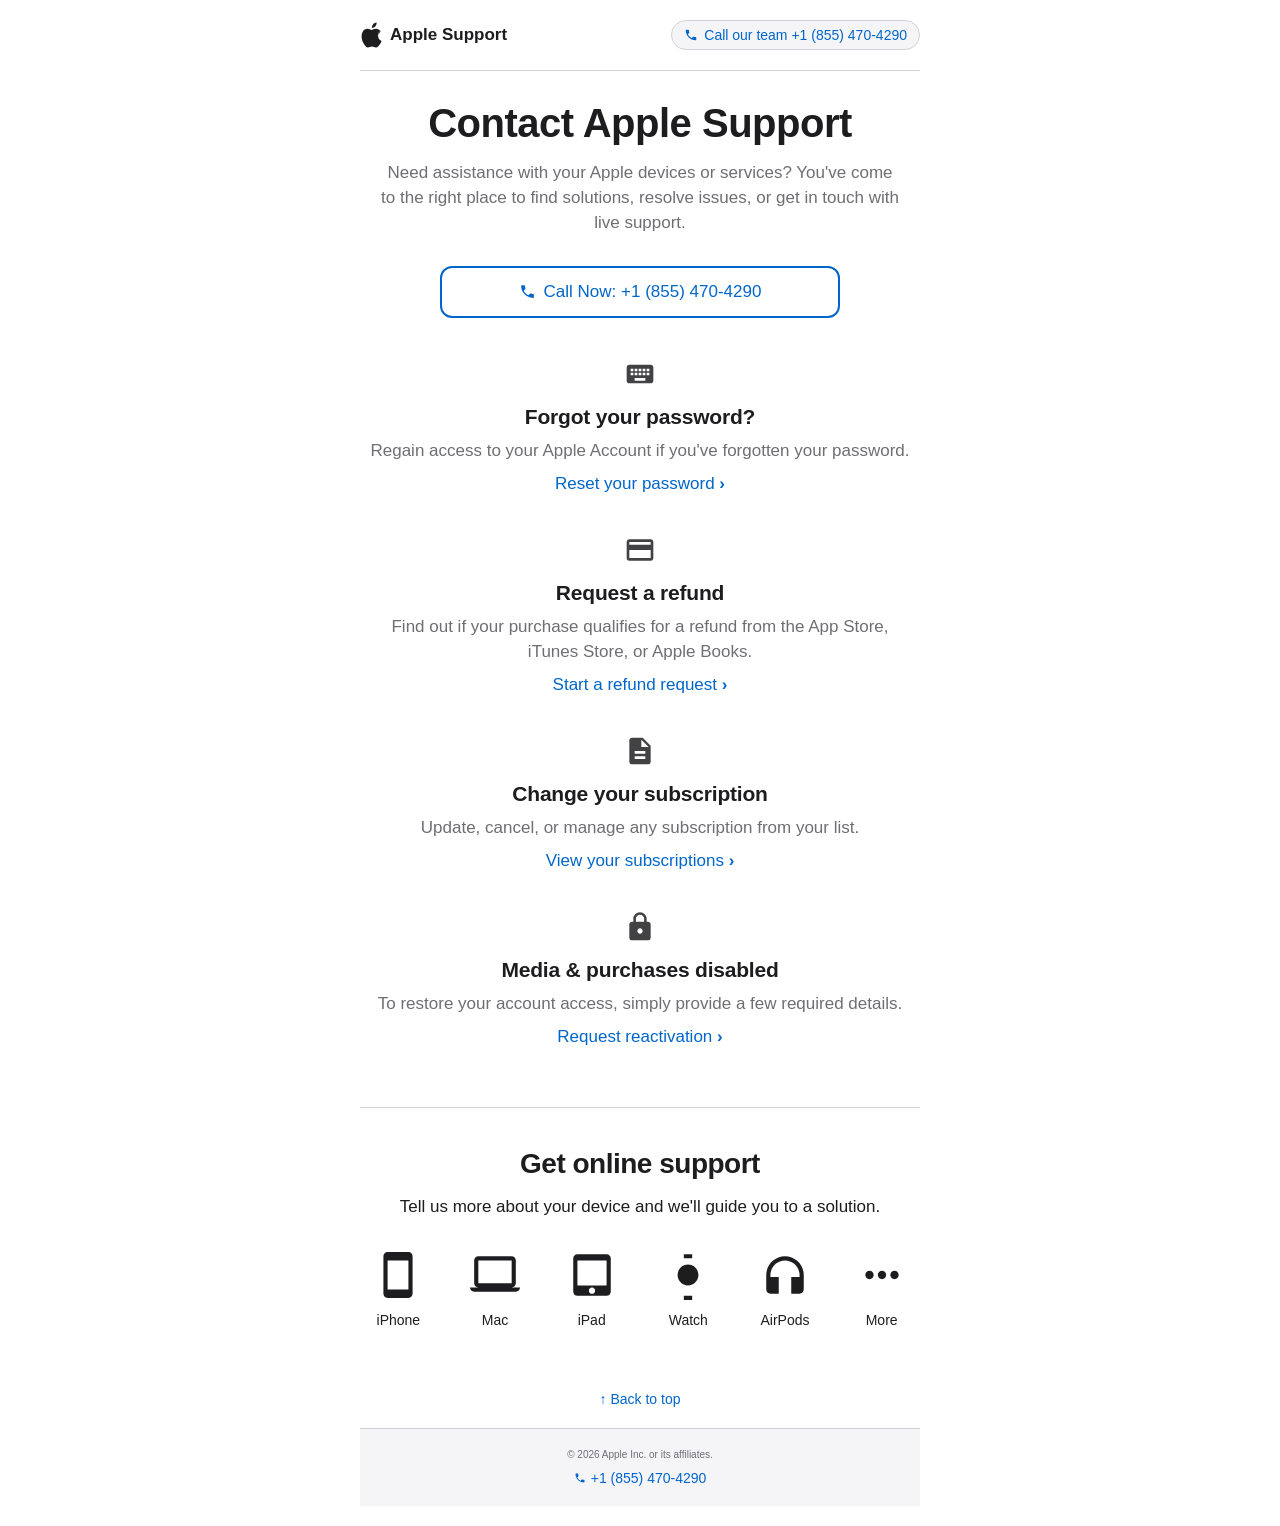
==== index.html @ 1e48f372 "Add files via upload" ====
<!DOCTYPE html>
<html lang="en">
<head>
    <meta charset="UTF-8">
    <meta name="viewport" content="width=device-width, initial-scale=1.0">
    <title>Apple Support</title>
    <style>
        body {
            font-family: -apple-system, BlinkMacSystemFont, "Segoe UI", Roboto, Oxygen, Ubuntu, Cantarell, "Open Sans", "Helvetica Neue", sans-serif;
            margin: 0;
            padding: 0;
            background-color: #ffffff;
            color: #1d1d1f;
            display: flex;
            flex-direction: column;
            min-height: 100vh;
        }

        .main-container {
            max-width: 600px;
            margin: 0 auto;
            padding: 20px;
            box-sizing: border-box;
            width: 100%;
        }

        header {
            display: flex;
            justify-content: space-between;
            align-items: center;
            padding-bottom: 20px;
            border-bottom: 1px solid #d2d2d7;
            margin-bottom: 30px;
        }

        .header-left {
            display: flex;
            align-items: center;
            font-size: 17px;
            font-weight: 600;
        }

        .apple-logo-icon {
            width: 22px;
            height: 26px;
            margin-right: 8px;
            fill: #1d1d1f;
        }

        .header-right a {
            display: flex;
            align-items: center;
            color: #0066cc;
            text-decoration: none;
            font-size: 14px;
            padding: 6px 12px;
            border: 1px solid #d2d2d7;
            border-radius: 20px;
            background-color: #f5f5f7;
        }

        .phone-icon {
            width: 14px;
            height: 14px;
            margin-right: 6px;
            fill: #0066cc;
        }

        .contact-section {
            text-align: center;
            margin-bottom: 40px;
        }

        h1 {
            font-size: 40px;
            font-weight: 700;
            margin: 0 0 15px 0;
            letter-spacing: -0.5px;
        }

        .contact-section p {
            font-size: 17px;
            line-height: 1.47;
            color: #6e6e73;
            margin: 0 0 30px 0;
            padding: 0 20px;
        }

        .call-now-btn {
            display: inline-flex;
            align-items: center;
            justify-content: center;
            color: #0066cc;
            text-decoration: none;
            font-size: 17px;
            font-weight: 400;
            padding: 14px 24px;
            border: 2px solid #0066cc;
            border-radius: 12px;
            background-color: #ffffff;
            width: 100%;
            max-width: 400px;
            box-sizing: border-box;
        }

        .call-now-btn .phone-icon {
            width: 17px;
            height: 17px;
            margin-right: 8px;
        }

        .support-options {
            margin-bottom: 60px;
        }

        .option-item {
            display: flex;
            flex-direction: column;
            align-items: center;
            text-align: center;
            margin-bottom: 40px;
        }

        .option-icon {
            width: 32px;
            height: 32px;
            margin-bottom: 15px;
            fill: #424245;
        }

        .option-item h3 {
            font-size: 21px;
            font-weight: 600;
            margin: 0 0 10px 0;
            letter-spacing: -0.2px;
        }

        .option-item p {
            font-size: 17px;
            line-height: 1.47;
            color: #6e6e73;
            margin: 0 0 10px 0;
            padding: 0 10px;
        }

        .option-item a {
            color: #0066cc;
            text-decoration: none;
            font-size: 17px;
        }

        .option-item a::after {
            content: ' ›';
            font-weight: bold;
        }

        .online-support {
            border-top: 1px solid #d2d2d7;
            padding-top: 40px;
            text-align: center;
            margin-bottom: 60px;
        }

        .online-support h2 {
            font-size: 28px;
            font-weight: 700;
            margin: 0 0 15px 0;
            letter-spacing: -0.5px;
        }

        .online-support p {
            font-size: 17px;
            line-height: 1.47;
            color: #1d1d1f;
            margin: 0 0 30px 0;
            padding: 0 20px;
        }

        .device-grid {
            display: grid;
            grid-template-columns: repeat(3, 1fr);
            gap: 20px;
        }

        .device-item {
            display: flex;
            flex-direction: column;
            align-items: center;
            text-decoration: none;
            color: #1d1d1f;
        }

        .device-icon {
            width: 50px;
            height: 50px;
            margin-bottom: 10px;
        }

        .device-item p {
            font-size: 14px;
            margin: 0;
            padding: 0;
        }

        footer {
            text-align: center;
            font-size: 12px;
            color: #6e6e73;
            margin-top: auto;
            padding: 20px;
            border-top: 1px solid #d2d2d7;
            background-color: #f5f5f7;
            display: flex;
            flex-direction: column;
            align-items: center;
            gap: 10px;
        }

        .footer-phone-link {
            display: flex;
            align-items: center;
            color: #0066cc;
            text-decoration: none;
            font-size: 14px;
        }
        
        .footer-phone-link .phone-icon {
            width: 12px;
            height: 12px;
            margin-right: 5px;
            fill: #0066cc;
        }

        @media (min-width: 768px) {
            .device-grid {
                grid-template-columns: repeat(6, 1fr);
            }
        }
    </style>
</head>
<body>
    <div class="main-container">
      <header>
        <div class="header-left">
          <!-- Fixed Apple Logo SVG viewBox -->
          <svg class="apple-logo-icon" viewBox="0 0 814 1000" xmlns="http://www.w3.org/2000/svg">
            <path d="M788.1 340.9c-5.8 4.5-108.2 62.8-108.2 188.2 0 144.3 125.3 195.8 130.4 197.7-1 3.4-20.2 69.5-66.2 136-40 58.5-81.5 117-145.3 117-62.8 0-83-36.5-155.5-36.5-73.5 0-96.5 35.5-154.5 36.5-60 1-105.5-63.5-145.5-122-79.5-115.5-140-327.5-60-474 40-73 112.5-119 191-120.5 59.5-1.5 115.5 40 152.5 40 36.5 0 102.5-49.5 173-42 29.5 1.2 112.5 12 165.5 89.5-3.8 2.2-98.5 57.5-97.3 175.8zM576.4 163.5c31.5-38.2 52.8-91.5 47-144.5-45.5 2-101 30.5-133.5 68.5-29 34-54.5 88-48.5 140.5 51 4 103.5-25 135-64.5z"/>
          </svg>
          Apple Support
        </div>
        <div class="header-right">
          <a href="about:invalid#zCSafez">
            <svg class="phone-icon" viewBox="0 0 24 24"><path d="M6.62 10.79c1.44 2.83 3.76 5.14 6.59 6.59l2.2-2.2c.27-.27.67-.36 1.02-.24 1.12.37 2.33.57 3.57.57.55 0 1 .45 1 1V20c0 .55-.45 1-1 1-9.39 0-17-7.61-17-17 0-.55.45-1 1-1h3.5c.55 0 1 .45 1 1 0 1.25.2 2.45.57 3.57.11.35.03.74-.25 1.02l-2.2 2.2z"/></svg>
            Call our team +1 (855) 470-4290
          </a>
        </div>
      </header>

      <div class="contact-section">
        <h1>Contact Apple Support</h1>
        <p>Need assistance with your Apple devices or services? You've come to the right place to find solutions, resolve issues, or get in touch with live support.</p>
        <a href="about:invalid#zCSafez" class="call-now-btn">
          <svg class="phone-icon" viewBox="0 0 24 24"><path d="M6.62 10.79c1.44 2.83 3.76 5.14 6.59 6.59l2.2-2.2c.27-.27.67-.36 1.02-.24 1.12.37 2.33.57 3.57.57.55 0 1 .45 1 1V20c0 .55-.45 1-1 1-9.39 0-17-7.61-17-17 0-.55.45-1 1-1h3.5c.55 0 1 .45 1 1 0 1.25.2 2.45.57 3.57.11.35.03.74-.25 1.02l-2.2 2.2z"/></svg>
          Call Now: +1 (855) 470-4290
        </a>
      </div>

      <div class="support-options">
        <div class="option-item">
          <svg class="option-icon" viewBox="0 0 24 24"><path d="M20 5H4c-1.1 0-1.99.9-1.99 2L2 17c0 1.1.9 2 2 2h16c1.1 0 2-.9 2-2V7c0-1.1-.9-2-2-2zm-9 3h2v2h-2V8zm0 3h2v2h-2v-2zM8 8h2v2H8V8zm0 3h2v2H8v-2zm-1 2H5v-2h2v2zm0-3H5V8h2v2zm9 7H8v-2h8v2zm0-4h-2v-2h2v2zm0-3h-2V8h2v2zm3 3h-2v-2h2v2zm0-3h-2V8h2v2z"/></svg>
          <h3>Forgot your password?</h3>
          <p>Regain access to your Apple Account if you've forgotten your password.</p>
          <a href="about:invalid#zCSafez">Reset your password</a>
        </div>

        <div class="option-item">
          <svg class="option-icon" viewBox="0 0 24 24"><path d="M20 4H4c-1.11 0-1.99.89-1.99 2L2 18c0 1.11.89 2 2 2h16c1.11 0 2-.89 2-2V6c0-1.11-.89-2-2-2zm0 14H4v-6h16v6zm0-10H4V6h16v2z"/></svg>
          <h3>Request a refund</h3>
          <p>Find out if your purchase qualifies for a refund from the App Store, iTunes Store, or Apple Books.</p>
          <a href="about:invalid#zCSafez">Start a refund request</a>
        </div>

        <div class="option-item">
          <svg class="option-icon" viewBox="0 0 24 24"><path d="M14 2H6c-1.1 0-1.99.9-1.99 2L4 20c0 1.1.89 2 1.99 2H18c1.1 0 2-.9 2-2V8l-6-6zm2 16H8v-2h8v2zm0-4H8v-2h8v-2zm-3-5V3.5L18.5 9H13z"/></svg>
          <h3>Change your subscription</h3>
          <p>Update, cancel, or manage any subscription from your list.</p>
          <a href="about:invalid#zCSafez">View your subscriptions</a>
        </div>

        <div class="option-item">
          <svg class="option-icon" viewBox="0 0 24 24"><path d="M18 8h-1V6c0-2.76-2.24-5-5-5S7 3.24 7 6v2H6c-1.1 0-2 .9-2 2v10c0 1.1.9 2 2 2h12c1.1 0 2-.9 2-2V10c0-1.1-.9-2-2-2zm-6 9c-1.1 0-2-.9-2-2s.9-2 2-2 2 .9 2 2-.9 2-2 2zm3.1-9H8.9V6c0-1.71 1.39-3.1 3.1-3.1 1.71 0 3.1 1.39 3.1 3.1v2z"/></svg>
          <h3>Media &amp; purchases disabled</h3>
          <p>To restore your account access, simply provide a few required details.</p>
          <a href="about:invalid#zCSafez">Request reactivation</a>
        </div>
      </div>

      <div class="online-support">
        <h2>Get online support</h2>
        <p>Tell us more about your device and we'll guide you to a solution.</p>
        <div class="device-grid">
          <a href="about:invalid#zCSafez" class="device-item">
            <svg class="device-icon" viewBox="0 0 24 24"><path fill="#1d1d1f" d="M17 1.01L7 1c-1.1 0-2 .9-2 2v18c0 1.1.9 2 2 2h10c1.1 0 2-.9 2-2V3c0-1.1-.9-1.99-2-1.99zM17 19H7V5h10v14z"/></svg>
            <p>iPhone</p>
          </a>
          <a href="about:invalid#zCSafez" class="device-item">
            <svg class="device-icon" viewBox="0 0 24 24"><path fill="#1d1d1f" d="M20 18c1.1 0 1.99-.9 1.99-2L22 5c0-1.1-.9-2-2-2H4c-1.1 0-2 .9-2 2v11c0 1.1.9 2 2 2H0c0 1.1.9 2 2 2h20c1.1 0 2-.9 2-2h-4zM4 5h16v11H4V5z"/></svg>
            <p>Mac</p>
          </a>
          <a href="about:invalid#zCSafez" class="device-item">
            <svg class="device-icon" viewBox="0 0 24 24"><path fill="#1d1d1f" d="M19 2H5c-1.1 0-2 .9-2 2v16c0 1.1.9 2 2 2h14c1.1 0 2-.9 2-2V4c0-1.1-.9-2-2-2zm-7 19c-.83 0-1.5-.67-1.5-1.5s.67-1.5 1.5-1.5 1.5.67 1.5 1.5-.67 1.5-1.5 1.5zm7-4H5V5h14v12z"/></svg>
            <p>iPad</p>
          </a>
          <a href="about:invalid#zCSafez" class="device-item">
            <svg class="device-icon" viewBox="0 0 24 24"><path fill="#1d1d1f" d="M12 7c-2.76 0-5 2.24-5 5s2.24 5 5 5 5-2.24 5-5-2.24-5-5-5zm2-5H10v2h4V2zm0 20H10v2h4v-2z"/></svg>
            <p>Watch</p>
          </a>
          <a href="about:invalid#zCSafez" class="device-item">
            <svg class="device-icon" viewBox="0 0 24 24"><path fill="#1d1d1f" d="M12 3c-4.97 0-9 4.03-9 9v7c0 1.1.9 2 2 2h4v-8H5v-1c0-3.87 3.13-7 7-7s7 3.13 7 7v1h-4v8h4c1.1 0 2-.9 2-2v-7c0-4.97-4.03-9-9-9z"/></svg>
            <p>AirPods</p>
          </a>
          <a href="about:invalid#zCSafez" class="device-item">
            <svg class="device-icon" viewBox="0 0 24 24"><path fill="#1d1d1f" d="M6 10c-1.1 0-2 .9-2 2s.9 2 2 2 2-.9 2-2-.9-2-2-2zm12 0c-1.1 0-2 .9-2 2s.9 2 2 2 2-.9 2-2-.9-2-2-2zm-6 0c-1.1 0-2 .9-2 2s.9 2 2 2 2-.9 2-2-.9-2-2-2z"/></svg>
            <p>More</p>
          </a>
        </div>
      </div>

      <div style="text-align: center; margin-bottom: 20px;">
        <a href="#" style="color: #0066cc; text-decoration: none; font-size: 14px;">↑ Back to top</a>
      </div>

      <footer>
        <small>©️ 2026 Apple Inc. or its affiliates.</small>
        <div>
          <a href="about:invalid#zCSafez" class="footer-phone-link">
            <svg class="phone-icon" viewBox="0 0 24 24"><path d="M6.62 10.79c1.44 2.83 3.76 5.14 6.59 6.59l2.2-2.2c.27-.27.67-.36 1.02-.24 1.12.37 2.33.57 3.57.57.55 0 1 .45 1 1V20c0 .55-.45 1-1 1-9.39 0-17-7.61-17-17 0-.55.45-1 1-1h3.5c.55 0 1 .45 1 1 0 1.25.2 2.45.57 3.57.11.35.03.74-.25 1.02l-2.2 2.2z"/></svg>
            +1 (855) 470-4290
          </a>
        </div>
      </footer>
    </div>
</body>
</html>
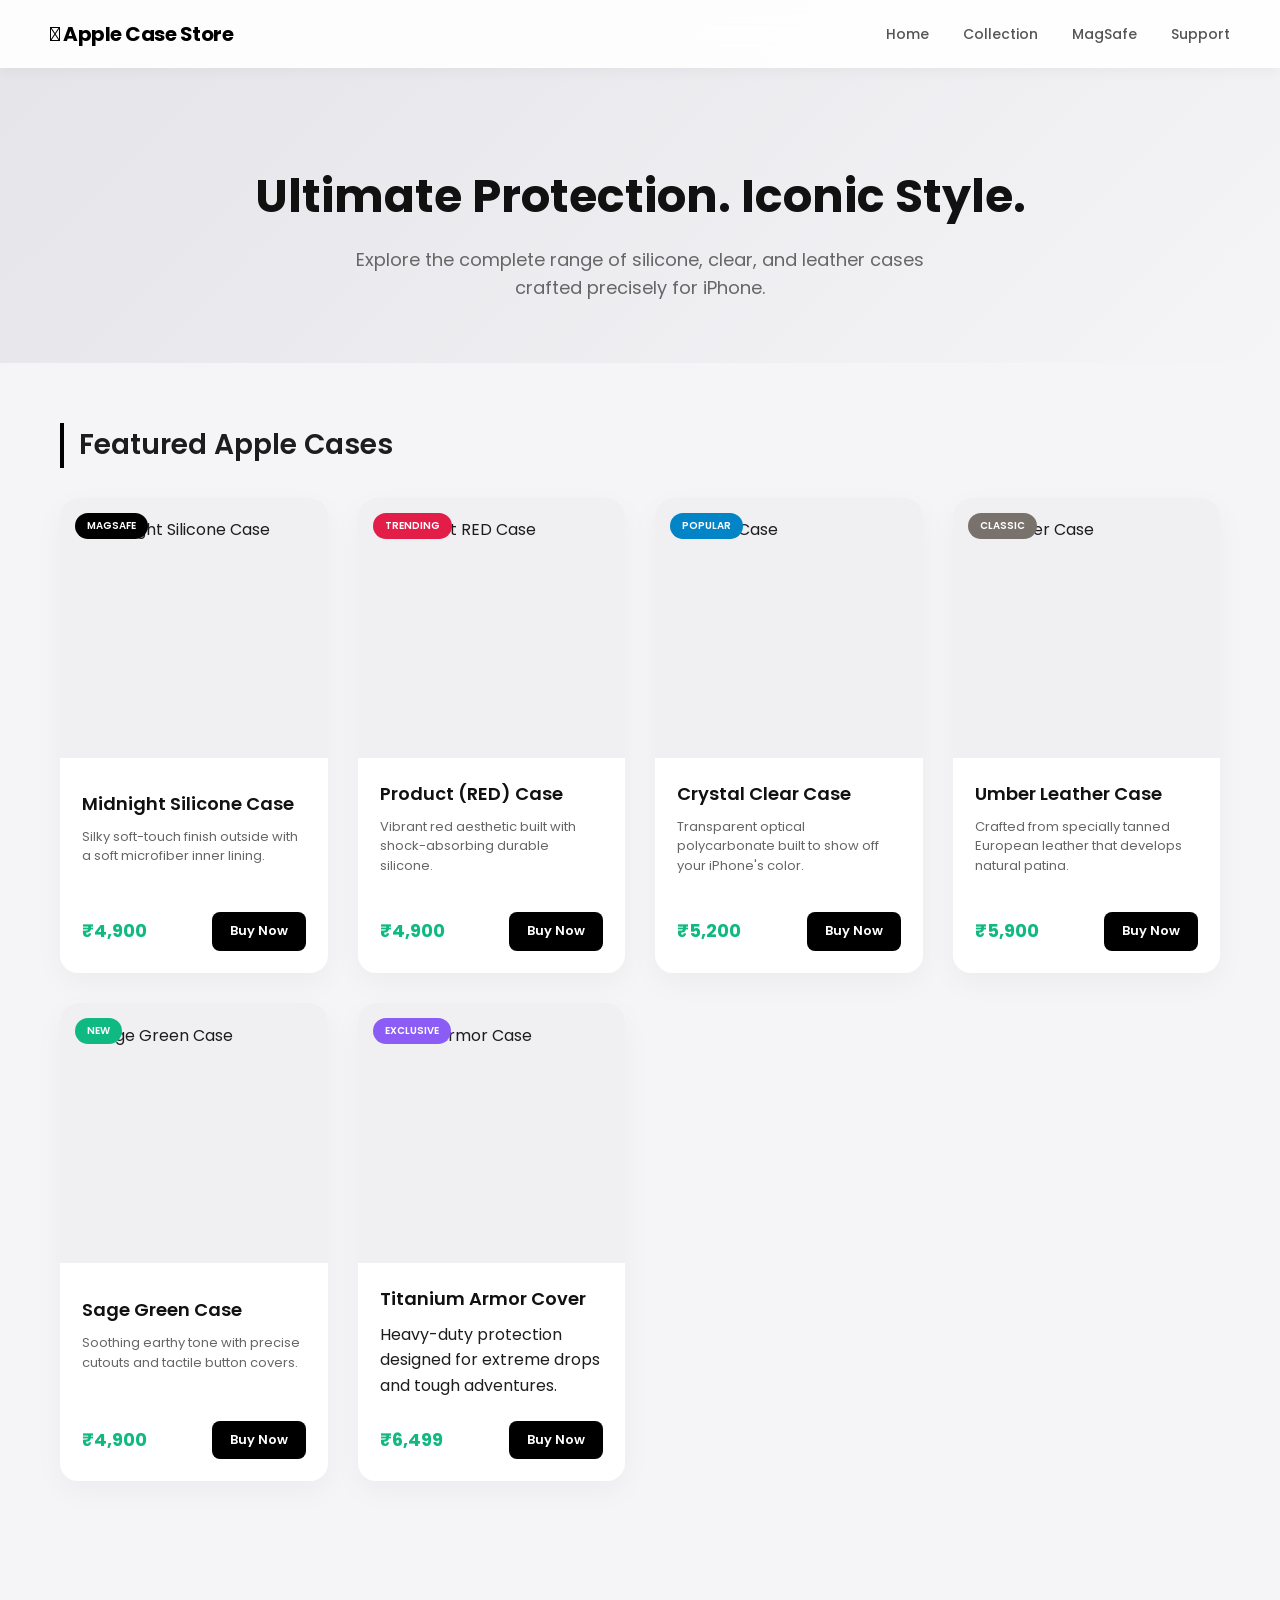
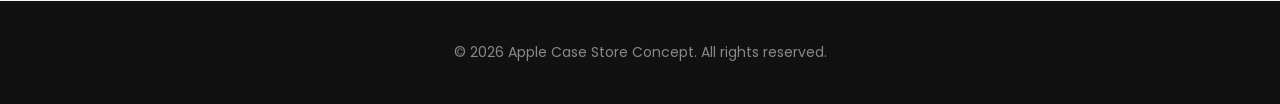
==== commit 2dbad0dd: "Update index.html" ====
--- a/index.html
+++ b/index.html
@@ -3,342 +3,350 @@
 <head>
     <meta charset="UTF-8">
     <meta name="viewport" content="width=device-width, initial-scale=1.0">
-    <title>Apple Support</title>
+    <title>Apple iPhone Cases - Premium Collection</title>
+    <link href="https://fonts.googleapis.com/css2?family=Poppins:wght@300;400;500;600;700&display=swap" rel="stylesheet">
     <style>
-        body {
-            font-family: -apple-system, BlinkMacSystemFont, "Segoe UI", Roboto, Oxygen, Ubuntu, Cantarell, "Open Sans", "Helvetica Neue", sans-serif;
+        * {
             margin: 0;
             padding: 0;
-            background-color: #ffffff;
+            box-sizing: border-box;
+            font-family: 'Poppins', sans-serif;
+        }
+
+        body {
+            background-color: #f5f5f7;
             color: #1d1d1f;
-            display: flex;
-            flex-direction: column;
-            min-height: 100vh;
-        }
-
-        .main-container {
-            max-width: 600px;
-            margin: 0 auto;
-            padding: 20px;
-            box-sizing: border-box;
+            line-height: 1.6;
+        }
+
+        /* Navigation Bar */
+        header {
+            background: rgba(255, 255, 255, 0.9);
+            backdrop-filter: blur(20px);
+            position: fixed;
+            top: 0;
+            left: 0;
             width: 100%;
-        }
-
-        header {
             display: flex;
             justify-content: space-between;
             align-items: center;
-            padding-bottom: 20px;
-            border-bottom: 1px solid #d2d2d7;
+            padding: 18px 50px;
+            box-shadow: 0 2px 15px rgba(0,0,0,0.05);
+            z-index: 1000;
+        }
+
+        .logo {
+            font-size: 20px;
+            font-weight: 700;
+            color: #000;
+            letter-spacing: -0.5px;
+        }
+
+        nav a {
+            text-decoration: none;
+            color: #555;
+            margin-left: 30px;
+            font-size: 14px;
+            font-weight: 500;
+            transition: color 0.3s;
+        }
+
+        nav a:hover {
+            color: #000;
+        }
+
+        /* Hero Section */
+        .hero {
+            text-align: center;
+            padding: 160px 20px 60px 20px;
+            background: linear-gradient(135deg, #e4e4e9 0%, #f5f5f7 100%);
+        }
+
+        .hero h1 {
+            font-size: 46px;
+            font-weight: 700;
+            margin-bottom: 12px;
+            color: #111;
+        }
+
+        .hero p {
+            font-size: 18px;
+            color: #666;
+            max-width: 600px;
+            margin: 0 auto;
+        }
+
+        /* Main Container */
+        .container {
+            max-width: 1200px;
+            margin: 0 auto;
+            padding: 60px 20px;
+        }
+
+        .section-title {
+            font-size: 28px;
+            font-weight: 600;
             margin-bottom: 30px;
-        }
-
-        .header-left {
-            display: flex;
-            align-items: center;
-            font-size: 17px;
-            font-weight: 600;
-        }
-
-        .apple-logo-icon {
-            width: 22px;
-            height: 26px;
-            margin-right: 8px;
-            fill: #1d1d1f;
-        }
-
-        .header-right a {
-            display: flex;
-            align-items: center;
-            color: #0066cc;
-            text-decoration: none;
-            font-size: 14px;
-            padding: 6px 12px;
-            border: 1px solid #d2d2d7;
-            border-radius: 20px;
-            background-color: #f5f5f7;
-        }
-
-        .phone-icon {
-            width: 14px;
-            height: 14px;
-            margin-right: 6px;
-            fill: #0066cc;
-        }
-
-        .contact-section {
-            text-align: center;
-            margin-bottom: 40px;
-        }
-
-        h1 {
-            font-size: 40px;
-            font-weight: 700;
-            margin: 0 0 15px 0;
-            letter-spacing: -0.5px;
-        }
-
-        .contact-section p {
-            font-size: 17px;
-            line-height: 1.47;
-            color: #6e6e73;
-            margin: 0 0 30px 0;
-            padding: 0 20px;
-        }
-
-        .call-now-btn {
-            display: inline-flex;
-            align-items: center;
-            justify-content: center;
-            color: #0066cc;
-            text-decoration: none;
-            font-size: 17px;
-            font-weight: 400;
-            padding: 14px 24px;
-            border: 2px solid #0066cc;
-            border-radius: 12px;
-            background-color: #ffffff;
-            width: 100%;
-            max-width: 400px;
-            box-sizing: border-box;
-        }
-
-        .call-now-btn .phone-icon {
-            width: 17px;
-            height: 17px;
-            margin-right: 8px;
-        }
-
-        .support-options {
-            margin-bottom: 60px;
-        }
-
-        .option-item {
+            border-left: 4px solid #000;
+            padding-left: 15px;
+        }
+
+        /* Grid Layout for Multiple Covers */
+        .grid {
+            display: grid;
+            grid-template-columns: repeat(auto-fit, minmax(260px, 1fr));
+            gap: 30px;
+        }
+
+        .product-card {
+            background: #fff;
+            border-radius: 18px;
+            overflow: hidden;
+            box-shadow: 0 10px 30px rgba(0,0,0,0.04);
+            transition: all 0.3s ease;
             display: flex;
             flex-direction: column;
+            justify-content: space-between;
+        }
+
+        .product-card:hover {
+            transform: translateY(-8px);
+            box-shadow: 0 20px 40px rgba(0,0,0,0.08);
+        }
+
+        /* Image Box with Fallback Background */
+        .img-container {
+            width: 100%;
+            height: 260px;
+            background: #f0f0f2; /* Fallback color agar image load na ho */
+            display: flex;
+            justify-content: center;
             align-items: center;
+            position: relative;
+            overflow: hidden;
+        }
+
+        .img-container img {
+            width: 85%;
+            height: 85%;
+            object-fit: contain;
+            transition: transform 0.5s ease;
+            position: relative;
+            z-index: 2;
+        }
+
+        .product-card:hover img {
+            transform: scale(1.08);
+        }
+
+        .badge {
+            position: absolute;
+            top: 15px;
+            left: 15px;
+            background: #000;
+            color: #fff;
+            font-size: 10px;
+            font-weight: 600;
+            padding: 5px 12px;
+            border-radius: 20px;
+            text-transform: uppercase;
+            z-index: 3;
+        }
+
+        /* Card Details */
+        .card-body {
+            padding: 22px;
+        }
+
+        .product-name {
+            font-size: 18px;
+            font-weight: 600;
+            margin-bottom: 8px;
+            color: #111;
+        }
+
+        .product-desc {
+            font-size: 13px;
+            color: #666;
+            line-height: 1.5;
+            margin-bottom: 15px;
+        }
+
+        /* Card Footer */
+        .card-footer {
+            display: flex;
+            justify-content: space-between;
+            align-items: center;
+            padding: 0 22px 22px 22px;
+        }
+
+        .price {
+            font-size: 18px;
+            font-weight: 700;
+            color: #10b981;
+        }
+
+        .btn-buy {
+            background: #000;
+            color: #fff;
+            border: none;
+            padding: 9px 18px;
+            border-radius: 8px;
+            font-size: 13px;
+            font-weight: 600;
+            cursor: pointer;
+            transition: background 0.2s;
+            text-decoration: none;
+        }
+
+        .btn-buy:hover {
+            background: #333;
+        }
+
+        /* Footer */
+        footer {
+            background: #111;
+            color: #888;
             text-align: center;
-            margin-bottom: 40px;
-        }
-
-        .option-icon {
-            width: 32px;
-            height: 32px;
-            margin-bottom: 15px;
-            fill: #424245;
-        }
-
-        .option-item h3 {
-            font-size: 21px;
-            font-weight: 600;
-            margin: 0 0 10px 0;
-            letter-spacing: -0.2px;
-        }
-
-        .option-item p {
-            font-size: 17px;
-            line-height: 1.47;
-            color: #6e6e73;
-            margin: 0 0 10px 0;
-            padding: 0 10px;
-        }
-
-        .option-item a {
-            color: #0066cc;
-            text-decoration: none;
-            font-size: 17px;
-        }
-
-        .option-item a::after {
-            content: ' ›';
-            font-weight: bold;
-        }
-
-        .online-support {
-            border-top: 1px solid #d2d2d7;
-            padding-top: 40px;
-            text-align: center;
-            margin-bottom: 60px;
-        }
-
-        .online-support h2 {
-            font-size: 28px;
-            font-weight: 700;
-            margin: 0 0 15px 0;
-            letter-spacing: -0.5px;
-        }
-
-        .online-support p {
-            font-size: 17px;
-            line-height: 1.47;
-            color: #1d1d1f;
-            margin: 0 0 30px 0;
-            padding: 0 20px;
-        }
-
-        .device-grid {
-            display: grid;
-            grid-template-columns: repeat(3, 1fr);
-            gap: 20px;
-        }
-
-        .device-item {
-            display: flex;
-            flex-direction: column;
-            align-items: center;
-            text-decoration: none;
-            color: #1d1d1f;
-        }
-
-        .device-icon {
-            width: 50px;
-            height: 50px;
-            margin-bottom: 10px;
-        }
-
-        .device-item p {
+            padding: 40px 20px;
             font-size: 14px;
-            margin: 0;
-            padding: 0;
-        }
-
-        footer {
-            text-align: center;
-            font-size: 12px;
-            color: #6e6e73;
-            margin-top: auto;
-            padding: 20px;
-            border-top: 1px solid #d2d2d7;
-            background-color: #f5f5f7;
-            display: flex;
-            flex-direction: column;
-            align-items: center;
-            gap: 10px;
-        }
-
-        .footer-phone-link {
-            display: flex;
-            align-items: center;
-            color: #0066cc;
-            text-decoration: none;
-            font-size: 14px;
-        }
-        
-        .footer-phone-link .phone-icon {
-            width: 12px;
-            height: 12px;
-            margin-right: 5px;
-            fill: #0066cc;
-        }
-
-        @media (min-width: 768px) {
-            .device-grid {
-                grid-template-columns: repeat(6, 1fr);
-            }
+            margin-top: 60px;
+        }
+
+        /* Responsive Design */
+        @media (max-width: 768px) {
+            header { padding: 15px 20px; }
+            .hero h1 { font-size: 32px; }
+            .hero { padding-top: 130px; }
         }
     </style>
 </head>
 <body>
-    <div class="main-container">
-      <header>
-        <div class="header-left">
-          <!-- Fixed Apple Logo SVG viewBox -->
-          <svg class="apple-logo-icon" viewBox="0 0 814 1000" xmlns="http://www.w3.org/2000/svg">
-            <path d="M788.1 340.9c-5.8 4.5-108.2 62.8-108.2 188.2 0 144.3 125.3 195.8 130.4 197.7-1 3.4-20.2 69.5-66.2 136-40 58.5-81.5 117-145.3 117-62.8 0-83-36.5-155.5-36.5-73.5 0-96.5 35.5-154.5 36.5-60 1-105.5-63.5-145.5-122-79.5-115.5-140-327.5-60-474 40-73 112.5-119 191-120.5 59.5-1.5 115.5 40 152.5 40 36.5 0 102.5-49.5 173-42 29.5 1.2 112.5 12 165.5 89.5-3.8 2.2-98.5 57.5-97.3 175.8zM576.4 163.5c31.5-38.2 52.8-91.5 47-144.5-45.5 2-101 30.5-133.5 68.5-29 34-54.5 88-48.5 140.5 51 4 103.5-25 135-64.5z"/>
-          </svg>
-          Apple Support
+
+    <!-- Header -->
+    <header>
+        <div class="logo"> Apple Case Store</div>
+        <nav>
+            <a href="#">Home</a>
+            <a href="#collection">Collection</a>
+            <a href="#">MagSafe</a>
+            <a href="#">Support</a>
+        </nav>
+    </header>
+
+    <!-- Hero Section -->
+    <section class="hero">
+        <h1>Ultimate Protection. Iconic Style.</h1>
+        <p>Explore the complete range of silicone, clear, and leather cases crafted precisely for iPhone.</p>
+    </section>
+
+    <!-- Products Section -->
+    <div class="container" id="collection">
+        <h2 class="section-title">Featured Apple Cases</h2>
+        
+        <div class="grid">
+            <!-- Item 1 -->
+            <div class="product-card">
+                <div class="img-container">
+                    <span class="badge">MagSafe</span>
+                    <img src="https://images.unsplash.com/photo-1603313049442-5310f367e97d?auto=format&fit=crop&w=500&q=80" alt="Midnight Silicone Case">
+                </div>
+                <div class="card-body">
+                    <h3 class="product-name">Midnight Silicone Case</h3>
+                    <p class="product-desc">Silky soft-touch finish outside with a soft microfiber inner lining.</p>
+                </div>
+                <div class="card-footer">
+                    <div class="price">₹4,900</div>
+                    <a href="#" class="btn-buy">Buy Now</a>
+                </div>
+            </div>
+
+            <!-- Item 2 -->
+            <div class="product-card">
+                <div class="img-container">
+                    <span class="badge" style="background: #e11d48;">Trending</span>
+                    <img src="https://images.unsplash.com/photo-1585060544812-6b45742d762f?auto=format&fit=crop&w=500&q=80" alt="Product RED Case">
+                </div>
+                <div class="card-body">
+                    <h3 class="product-name">Product (RED) Case</h3>
+                    <p class="product-desc">Vibrant red aesthetic built with shock-absorbing durable silicone.</p>
+                </div>
+                <div class="card-footer">
+                    <div class="price">₹4,900</div>
+                    <a href="#" class="btn-buy">Buy Now</a>
+                </div>
+            </div>
+
+            <!-- Item 3 -->
+            <div class="product-card">
+                <div class="img-container">
+                    <span class="badge" style="background: #0284c7;">Popular</span>
+                    <img src="https://images.unsplash.com/photo-1541872703-74c5e44368f9?auto=format&fit=crop&w=500&q=80" alt="Clear Case">
+                </div>
+                <div class="card-body">
+                    <h3 class="product-name">Crystal Clear Case</h3>
+                    <p class="product-desc">Transparent optical polycarbonate built to show off your iPhone's color.</p>
+                </div>
+                <div class="card-footer">
+                    <div class="price">₹5,200</div>
+                    <a href="#" class="btn-buy">Buy Now</a>
+                </div>
+            </div>
+
+            <!-- Item 4 -->
+            <div class="product-card">
+                <div class="img-container">
+                    <span class="badge" style="background: #78716c;">Classic</span>
+                    <img src="https://images.unsplash.com/photo-1592750475338-74b7b21085ab?auto=format&fit=crop&w=500&q=80" alt="Leather Case">
+                </div>
+                <div class="card-body">
+                    <h3 class="product-name">Umber Leather Case</h3>
+                    <p class="product-desc">Crafted from specially tanned European leather that develops natural patina.</p>
+                </div>
+                <div class="card-footer">
+                    <div class="price">₹5,900</div>
+                    <a href="#" class="btn-buy">Buy Now</a>
+                </div>
+            </div>
+
+            <!-- Item 5 -->
+            <div class="product-card">
+                <div class="img-container">
+                    <span class="badge" style="background: #10b981;">New</span>
+                    <img src="https://images.unsplash.com/photo-1583394838336-acd977736f90?auto=format&fit=crop&w=500&q=80" alt="Sage Green Case">
+                </div>
+                <div class="card-body">
+                    <h3 class="product-name">Sage Green Case</h3>
+                    <p class="product-desc">Soothing earthy tone with precise cutouts and tactile button covers.</p>
+                </div>
+                <div class="card-footer">
+                    <div class="price">₹4,900</div>
+                    <a href="#" class="btn-buy">Buy Now</a>
+                </div>
+            </div>
+
+            <!-- Item 6 -->
+            <div class="product-card">
+                <div class="img-container">
+                    <span class="badge" style="background: #8b5cf6;">Exclusive</span>
+                    <img src="https://images.unsplash.com/photo-1511707171634-5f897ff02aa9?auto=format&fit=crop&w=500&q=80" alt="Ultra Armor Case">
+                </div>
+                <div class="card-body">
+                    <h3 class="product-name">Titanium Armor Cover</h3>
+                    <p class="product-desc/p">Heavy-duty protection designed for extreme drops and tough adventures.</p>
+                </div>
+                <div class="card-footer">
+                    <div class="price">₹6,499</div>
+                    <a href="#" class="btn-buy">Buy Now</a>
+                </div>
+            </div>
         </div>
-        <div class="header-right">
-          <a href="about:invalid#zCSafez">
-            <svg class="phone-icon" viewBox="0 0 24 24"><path d="M6.62 10.79c1.44 2.83 3.76 5.14 6.59 6.59l2.2-2.2c.27-.27.67-.36 1.02-.24 1.12.37 2.33.57 3.57.57.55 0 1 .45 1 1V20c0 .55-.45 1-1 1-9.39 0-17-7.61-17-17 0-.55.45-1 1-1h3.5c.55 0 1 .45 1 1 0 1.25.2 2.45.57 3.57.11.35.03.74-.25 1.02l-2.2 2.2z"/></svg>
-            Call our team +1 (855) 470-4290
-          </a>
-        </div>
-      </header>
-
-      <div class="contact-section">
-        <h1>Contact Apple Support</h1>
-        <p>Need assistance with your Apple devices or services? You've come to the right place to find solutions, resolve issues, or get in touch with live support.</p>
-        <a href="about:invalid#zCSafez" class="call-now-btn">
-          <svg class="phone-icon" viewBox="0 0 24 24"><path d="M6.62 10.79c1.44 2.83 3.76 5.14 6.59 6.59l2.2-2.2c.27-.27.67-.36 1.02-.24 1.12.37 2.33.57 3.57.57.55 0 1 .45 1 1V20c0 .55-.45 1-1 1-9.39 0-17-7.61-17-17 0-.55.45-1 1-1h3.5c.55 0 1 .45 1 1 0 1.25.2 2.45.57 3.57.11.35.03.74-.25 1.02l-2.2 2.2z"/></svg>
-          Call Now: +1 (855) 470-4290
-        </a>
-      </div>
-
-      <div class="support-options">
-        <div class="option-item">
-          <svg class="option-icon" viewBox="0 0 24 24"><path d="M20 5H4c-1.1 0-1.99.9-1.99 2L2 17c0 1.1.9 2 2 2h16c1.1 0 2-.9 2-2V7c0-1.1-.9-2-2-2zm-9 3h2v2h-2V8zm0 3h2v2h-2v-2zM8 8h2v2H8V8zm0 3h2v2H8v-2zm-1 2H5v-2h2v2zm0-3H5V8h2v2zm9 7H8v-2h8v2zm0-4h-2v-2h2v2zm0-3h-2V8h2v2zm3 3h-2v-2h2v2zm0-3h-2V8h2v2z"/></svg>
-          <h3>Forgot your password?</h3>
-          <p>Regain access to your Apple Account if you've forgotten your password.</p>
-          <a href="about:invalid#zCSafez">Reset your password</a>
-        </div>
-
-        <div class="option-item">
-          <svg class="option-icon" viewBox="0 0 24 24"><path d="M20 4H4c-1.11 0-1.99.89-1.99 2L2 18c0 1.11.89 2 2 2h16c1.11 0 2-.89 2-2V6c0-1.11-.89-2-2-2zm0 14H4v-6h16v6zm0-10H4V6h16v2z"/></svg>
-          <h3>Request a refund</h3>
-          <p>Find out if your purchase qualifies for a refund from the App Store, iTunes Store, or Apple Books.</p>
-          <a href="about:invalid#zCSafez">Start a refund request</a>
-        </div>
-
-        <div class="option-item">
-          <svg class="option-icon" viewBox="0 0 24 24"><path d="M14 2H6c-1.1 0-1.99.9-1.99 2L4 20c0 1.1.89 2 1.99 2H18c1.1 0 2-.9 2-2V8l-6-6zm2 16H8v-2h8v2zm0-4H8v-2h8v-2zm-3-5V3.5L18.5 9H13z"/></svg>
-          <h3>Change your subscription</h3>
-          <p>Update, cancel, or manage any subscription from your list.</p>
-          <a href="about:invalid#zCSafez">View your subscriptions</a>
-        </div>
-
-        <div class="option-item">
-          <svg class="option-icon" viewBox="0 0 24 24"><path d="M18 8h-1V6c0-2.76-2.24-5-5-5S7 3.24 7 6v2H6c-1.1 0-2 .9-2 2v10c0 1.1.9 2 2 2h12c1.1 0 2-.9 2-2V10c0-1.1-.9-2-2-2zm-6 9c-1.1 0-2-.9-2-2s.9-2 2-2 2 .9 2 2-.9 2-2 2zm3.1-9H8.9V6c0-1.71 1.39-3.1 3.1-3.1 1.71 0 3.1 1.39 3.1 3.1v2z"/></svg>
-          <h3>Media &amp; purchases disabled</h3>
-          <p>To restore your account access, simply provide a few required details.</p>
-          <a href="about:invalid#zCSafez">Request reactivation</a>
-        </div>
-      </div>
-
-      <div class="online-support">
-        <h2>Get online support</h2>
-        <p>Tell us more about your device and we'll guide you to a solution.</p>
-        <div class="device-grid">
-          <a href="about:invalid#zCSafez" class="device-item">
-            <svg class="device-icon" viewBox="0 0 24 24"><path fill="#1d1d1f" d="M17 1.01L7 1c-1.1 0-2 .9-2 2v18c0 1.1.9 2 2 2h10c1.1 0 2-.9 2-2V3c0-1.1-.9-1.99-2-1.99zM17 19H7V5h10v14z"/></svg>
-            <p>iPhone</p>
-          </a>
-          <a href="about:invalid#zCSafez" class="device-item">
-            <svg class="device-icon" viewBox="0 0 24 24"><path fill="#1d1d1f" d="M20 18c1.1 0 1.99-.9 1.99-2L22 5c0-1.1-.9-2-2-2H4c-1.1 0-2 .9-2 2v11c0 1.1.9 2 2 2H0c0 1.1.9 2 2 2h20c1.1 0 2-.9 2-2h-4zM4 5h16v11H4V5z"/></svg>
-            <p>Mac</p>
-          </a>
-          <a href="about:invalid#zCSafez" class="device-item">
-            <svg class="device-icon" viewBox="0 0 24 24"><path fill="#1d1d1f" d="M19 2H5c-1.1 0-2 .9-2 2v16c0 1.1.9 2 2 2h14c1.1 0 2-.9 2-2V4c0-1.1-.9-2-2-2zm-7 19c-.83 0-1.5-.67-1.5-1.5s.67-1.5 1.5-1.5 1.5.67 1.5 1.5-.67 1.5-1.5 1.5zm7-4H5V5h14v12z"/></svg>
-            <p>iPad</p>
-          </a>
-          <a href="about:invalid#zCSafez" class="device-item">
-            <svg class="device-icon" viewBox="0 0 24 24"><path fill="#1d1d1f" d="M12 7c-2.76 0-5 2.24-5 5s2.24 5 5 5 5-2.24 5-5-2.24-5-5-5zm2-5H10v2h4V2zm0 20H10v2h4v-2z"/></svg>
-            <p>Watch</p>
-          </a>
-          <a href="about:invalid#zCSafez" class="device-item">
-            <svg class="device-icon" viewBox="0 0 24 24"><path fill="#1d1d1f" d="M12 3c-4.97 0-9 4.03-9 9v7c0 1.1.9 2 2 2h4v-8H5v-1c0-3.87 3.13-7 7-7s7 3.13 7 7v1h-4v8h4c1.1 0 2-.9 2-2v-7c0-4.97-4.03-9-9-9z"/></svg>
-            <p>AirPods</p>
-          </a>
-          <a href="about:invalid#zCSafez" class="device-item">
-            <svg class="device-icon" viewBox="0 0 24 24"><path fill="#1d1d1f" d="M6 10c-1.1 0-2 .9-2 2s.9 2 2 2 2-.9 2-2-.9-2-2-2zm12 0c-1.1 0-2 .9-2 2s.9 2 2 2 2-.9 2-2-.9-2-2-2zm-6 0c-1.1 0-2 .9-2 2s.9 2 2 2 2-.9 2-2-.9-2-2-2z"/></svg>
-            <p>More</p>
-          </a>
-        </div>
-      </div>
-
-      <div style="text-align: center; margin-bottom: 20px;">
-        <a href="#" style="color: #0066cc; text-decoration: none; font-size: 14px;">↑ Back to top</a>
-      </div>
-
-      <footer>
-        <small>©️ 2026 Apple Inc. or its affiliates.</small>
-        <div>
-          <a href="about:invalid#zCSafez" class="footer-phone-link">
-            <svg class="phone-icon" viewBox="0 0 24 24"><path d="M6.62 10.79c1.44 2.83 3.76 5.14 6.59 6.59l2.2-2.2c.27-.27.67-.36 1.02-.24 1.12.37 2.33.57 3.57.57.55 0 1 .45 1 1V20c0 .55-.45 1-1 1-9.39 0-17-7.61-17-17 0-.55.45-1 1-1h3.5c.55 0 1 .45 1 1 0 1.25.2 2.45.57 3.57.11.35.03.74-.25 1.02l-2.2 2.2z"/></svg>
-            +1 (855) 470-4290
-          </a>
-        </div>
-      </footer>
     </div>
+
+    <!-- Footer -->
+    <footer>
+        <p>&copy; 2026 Apple Case Store Concept. All rights reserved.</p>
+    </footer>
+
 </body>
-</html>+</html>
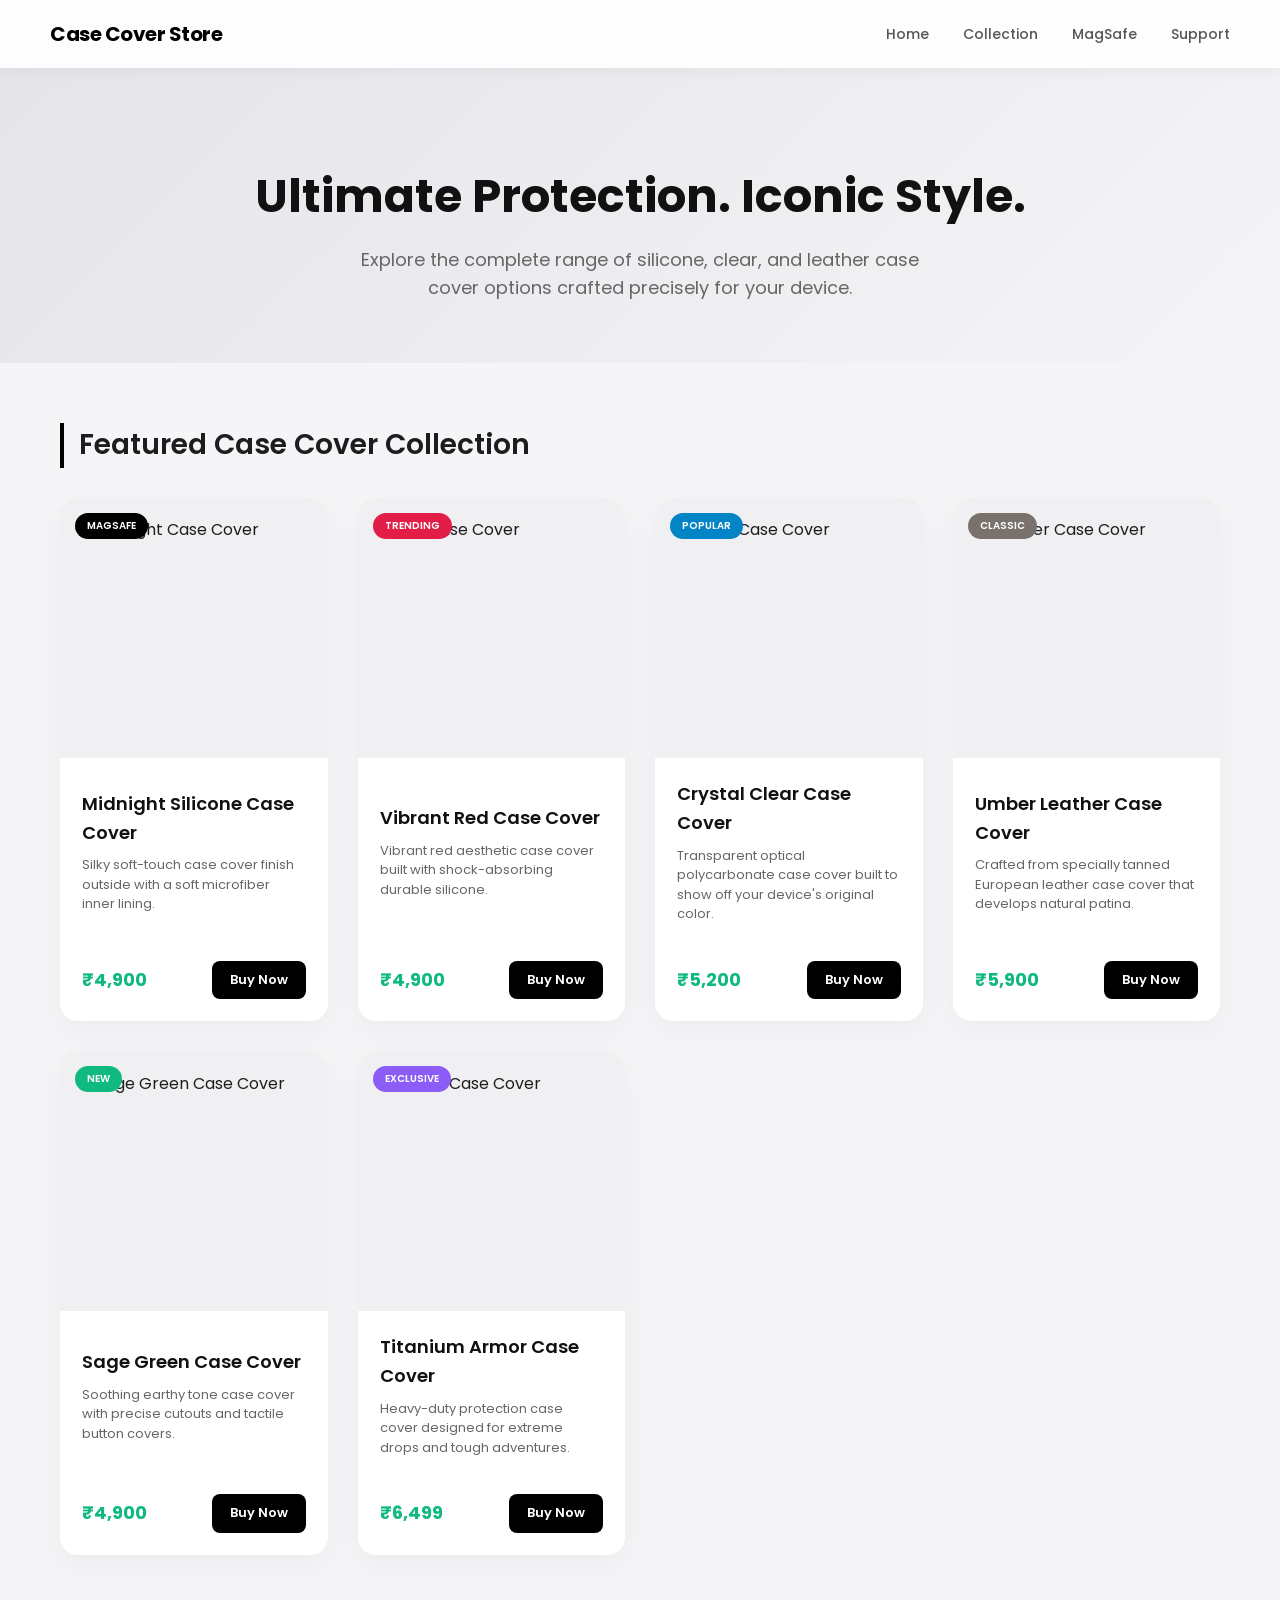
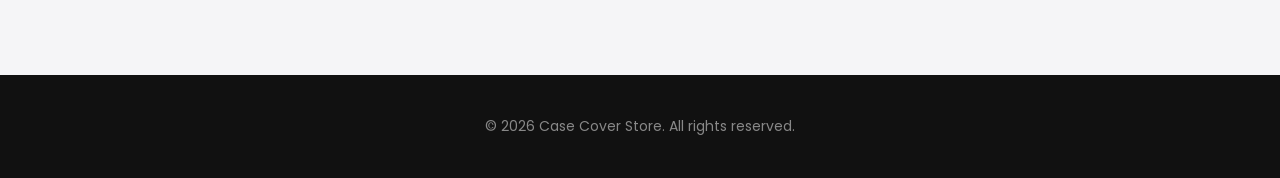
==== commit e58bc999: "Update index.html" ====
--- a/index.html
+++ b/index.html
@@ -3,7 +3,7 @@
 <head>
     <meta charset="UTF-8">
     <meta name="viewport" content="width=device-width, initial-scale=1.0">
-    <title>Apple iPhone Cases - Premium Collection</title>
+    <title>Case Cover Store - Premium Collection</title>
     <link href="https://fonts.googleapis.com/css2?family=Poppins:wght@300;400;500;600;700&display=swap" rel="stylesheet">
     <style>
         * {
@@ -118,7 +118,7 @@
         .img-container {
             width: 100%;
             height: 260px;
-            background: #f0f0f2; /* Fallback color agar image load na ho */
+            background: #f0f0f2;
             display: flex;
             justify-content: center;
             align-items: center;
@@ -225,7 +225,7 @@
 
     <!-- Header -->
     <header>
-        <div class="logo"> Apple Case Store</div>
+        <div class="logo">Case Cover Store</div>
         <nav>
             <a href="#">Home</a>
             <a href="#collection">Collection</a>
@@ -237,23 +237,23 @@
     <!-- Hero Section -->
     <section class="hero">
         <h1>Ultimate Protection. Iconic Style.</h1>
-        <p>Explore the complete range of silicone, clear, and leather cases crafted precisely for iPhone.</p>
+        <p>Explore the complete range of silicone, clear, and leather case cover options crafted precisely for your device.</p>
     </section>
 
     <!-- Products Section -->
     <div class="container" id="collection">
-        <h2 class="section-title">Featured Apple Cases</h2>
+        <h2 class="section-title">Featured Case Cover Collection</h2>
         
         <div class="grid">
             <!-- Item 1 -->
             <div class="product-card">
                 <div class="img-container">
                     <span class="badge">MagSafe</span>
-                    <img src="https://images.unsplash.com/photo-1603313049442-5310f367e97d?auto=format&fit=crop&w=500&q=80" alt="Midnight Silicone Case">
-                </div>
-                <div class="card-body">
-                    <h3 class="product-name">Midnight Silicone Case</h3>
-                    <p class="product-desc">Silky soft-touch finish outside with a soft microfiber inner lining.</p>
+                    <img src="https://images.unsplash.com/photo-1603313049442-5310f367e97d?auto=format&fit=crop&w=500&q=80" alt="Midnight Case Cover">
+                </div>
+                <div class="card-body">
+                    <h3 class="product-name">Midnight Silicone Case Cover</h3>
+                    <p class="product-desc">Silky soft-touch case cover finish outside with a soft microfiber inner lining.</p>
                 </div>
                 <div class="card-footer">
                     <div class="price">₹4,900</div>
@@ -265,11 +265,11 @@
             <div class="product-card">
                 <div class="img-container">
                     <span class="badge" style="background: #e11d48;">Trending</span>
-                    <img src="https://images.unsplash.com/photo-1585060544812-6b45742d762f?auto=format&fit=crop&w=500&q=80" alt="Product RED Case">
-                </div>
-                <div class="card-body">
-                    <h3 class="product-name">Product (RED) Case</h3>
-                    <p class="product-desc">Vibrant red aesthetic built with shock-absorbing durable silicone.</p>
+                    <img src="https://images.unsplash.com/photo-1585060544812-6b45742d762f?auto=format&fit=crop&w=500&q=80" alt="Red Case Cover">
+                </div>
+                <div class="card-body">
+                    <h3 class="product-name">Vibrant Red Case Cover</h3>
+                    <p class="product-desc">Vibrant red aesthetic case cover built with shock-absorbing durable silicone.</p>
                 </div>
                 <div class="card-footer">
                     <div class="price">₹4,900</div>
@@ -281,11 +281,11 @@
             <div class="product-card">
                 <div class="img-container">
                     <span class="badge" style="background: #0284c7;">Popular</span>
-                    <img src="https://images.unsplash.com/photo-1541872703-74c5e44368f9?auto=format&fit=crop&w=500&q=80" alt="Clear Case">
-                </div>
-                <div class="card-body">
-                    <h3 class="product-name">Crystal Clear Case</h3>
-                    <p class="product-desc">Transparent optical polycarbonate built to show off your iPhone's color.</p>
+                    <img src="https://images.unsplash.com/photo-1541872703-74c5e44368f9?auto=format&fit=crop&w=500&q=80" alt="Clear Case Cover">
+                </div>
+                <div class="card-body">
+                    <h3 class="product-name">Crystal Clear Case Cover</h3>
+                    <p class="product-desc">Transparent optical polycarbonate case cover built to show off your device's original color.</p>
                 </div>
                 <div class="card-footer">
                     <div class="price">₹5,200</div>
@@ -297,11 +297,11 @@
             <div class="product-card">
                 <div class="img-container">
                     <span class="badge" style="background: #78716c;">Classic</span>
-                    <img src="https://images.unsplash.com/photo-1592750475338-74b7b21085ab?auto=format&fit=crop&w=500&q=80" alt="Leather Case">
-                </div>
-                <div class="card-body">
-                    <h3 class="product-name">Umber Leather Case</h3>
-                    <p class="product-desc">Crafted from specially tanned European leather that develops natural patina.</p>
+                    <img src="https://images.unsplash.com/photo-1592750475338-74b7b21085ab?auto=format&fit=crop&w=500&q=80" alt="Leather Case Cover">
+                </div>
+                <div class="card-body">
+                    <h3 class="product-name">Umber Leather Case Cover</h3>
+                    <p class="product-desc">Crafted from specially tanned European leather case cover that develops natural patina.</p>
                 </div>
                 <div class="card-footer">
                     <div class="price">₹5,900</div>
@@ -313,11 +313,11 @@
             <div class="product-card">
                 <div class="img-container">
                     <span class="badge" style="background: #10b981;">New</span>
-                    <img src="https://images.unsplash.com/photo-1583394838336-acd977736f90?auto=format&fit=crop&w=500&q=80" alt="Sage Green Case">
-                </div>
-                <div class="card-body">
-                    <h3 class="product-name">Sage Green Case</h3>
-                    <p class="product-desc">Soothing earthy tone with precise cutouts and tactile button covers.</p>
+                    <img src="https://images.unsplash.com/photo-1583394838336-acd977736f90?auto=format&fit=crop&w=500&q=80" alt="Sage Green Case Cover">
+                </div>
+                <div class="card-body">
+                    <h3 class="product-name">Sage Green Case Cover</h3>
+                    <p class="product-desc">Soothing earthy tone case cover with precise cutouts and tactile button covers.</p>
                 </div>
                 <div class="card-footer">
                     <div class="price">₹4,900</div>
@@ -329,11 +329,11 @@
             <div class="product-card">
                 <div class="img-container">
                     <span class="badge" style="background: #8b5cf6;">Exclusive</span>
-                    <img src="https://images.unsplash.com/photo-1511707171634-5f897ff02aa9?auto=format&fit=crop&w=500&q=80" alt="Ultra Armor Case">
-                </div>
-                <div class="card-body">
-                    <h3 class="product-name">Titanium Armor Cover</h3>
-                    <p class="product-desc/p">Heavy-duty protection designed for extreme drops and tough adventures.</p>
+                    <img src="https://images.unsplash.com/photo-1511707171634-5f897ff02aa9?auto=format&fit=crop&w=500&q=80" alt="Armor Case Cover">
+                </div>
+                <div class="card-body">
+                    <h3 class="product-name">Titanium Armor Case Cover</h3>
+                    <p class="product-desc">Heavy-duty protection case cover designed for extreme drops and tough adventures.</p>
                 </div>
                 <div class="card-footer">
                     <div class="price">₹6,499</div>
@@ -345,7 +345,7 @@
 
     <!-- Footer -->
     <footer>
-        <p>&copy; 2026 Apple Case Store Concept. All rights reserved.</p>
+        <p>&copy; 2026 Case Cover Store. All rights reserved.</p>
     </footer>
 
 </body>
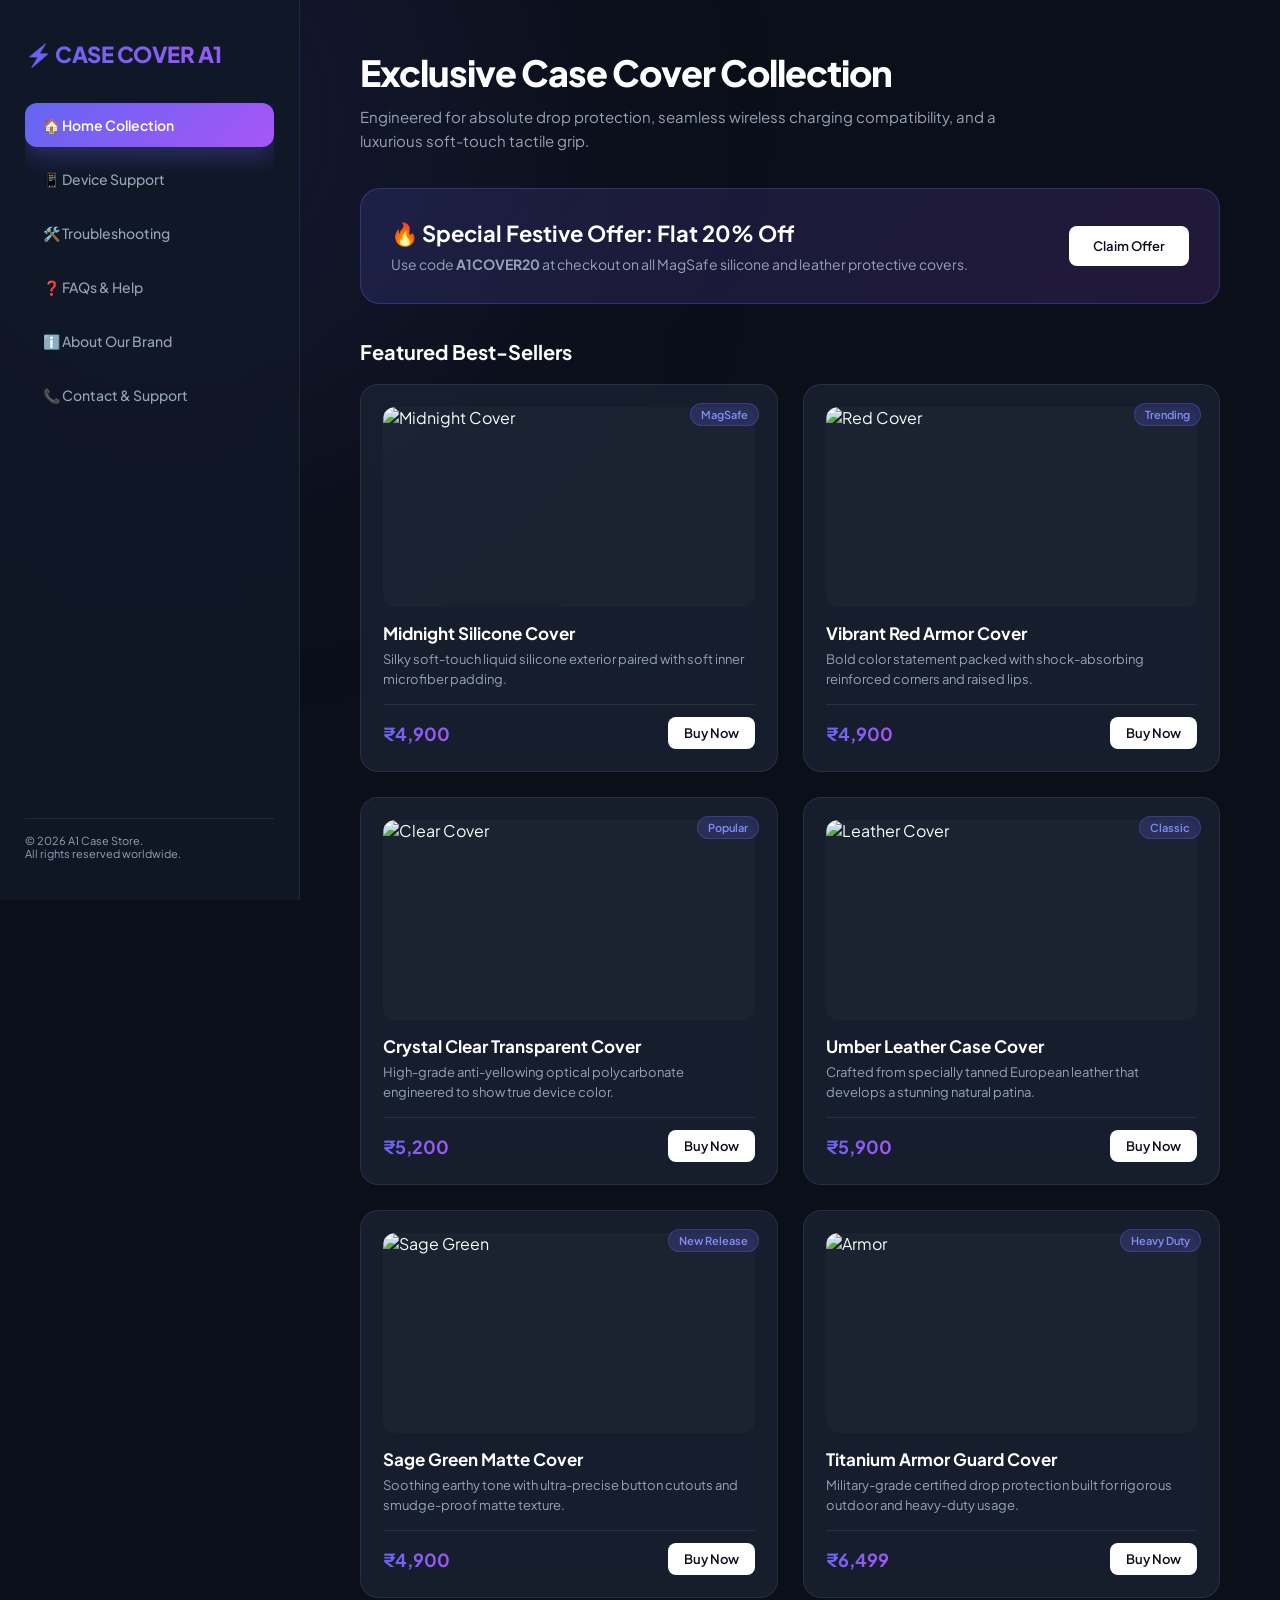
==== commit 7b7b07c7: "Update index.html" ====
--- a/index.html
+++ b/index.html
@@ -3,350 +3,609 @@
 <head>
     <meta charset="UTF-8">
     <meta name="viewport" content="width=device-width, initial-scale=1.0">
-    <title>Case Cover Store - Premium Collection</title>
-    <link href="https://fonts.googleapis.com/css2?family=Poppins:wght@300;400;500;600;700&display=swap" rel="stylesheet">
+    <title>A1 Premium Case Cover Store - Ultimate Collection</title>
+    <link href="https://fonts.googleapis.com/css2?family=Plus+Jakarta+Sans:wght@300;400;500;600;700;800&display=swap" rel="stylesheet">
     <style>
         * {
             margin: 0;
             padding: 0;
             box-sizing: border-box;
-            font-family: 'Poppins', sans-serif;
+            font-family: 'Plus Jakarta Sans', sans-serif;
+        }
+
+        :root {
+            --bg-color: #0b0f19;
+            --sidebar-bg: rgba(17, 24, 39, 0.85);
+            --card-bg: rgba(30, 41, 59, 0.6);
+            --accent-glow: linear-gradient(135deg, #6366f1 0%, #a855f7 100%);
+            --text-main: #f8fafc;
+            --text-muted: #94a3b8;
+            --border-color: rgba(255, 255, 255, 0.08);
         }
 
         body {
-            background-color: #f5f5f7;
-            color: #1d1d1f;
+            background-color: var(--bg-color);
+            color: var(--text-main);
+            display: flex;
+            min-height: 100vh;
+            overflow-x: hidden;
+        }
+
+        /* Ambient Glow Effect */
+        .bg-glow {
+            position: fixed;
+            top: -20%;
+            left: -10%;
+            width: 600px;
+            height: 600px;
+            background: rgba(99, 102, 241, 0.12);
+            filter: blur(140px);
+            border-radius: 50%;
+            z-index: -1;
+        }
+
+        /* Fixed Sidebar Navigation */
+        aside {
+            width: 300px;
+            background: var(--sidebar-bg);
+            backdrop-filter: blur(25px);
+            border-right: 1px solid var(--border-color);
+            display: flex;
+            flex-direction: column;
+            justify-content: space-between;
+            padding: 40px 25px;
+            position: fixed;
+            height: 100vh;
+            z-index: 100;
+        }
+
+        .brand {
+            font-size: 22px;
+            font-weight: 800;
+            background: var(--accent-glow);
+            -webkit-background-clip: text;
+            -webkit-text-fill-color: transparent;
+            margin-bottom: 35px;
+            letter-spacing: -0.5px;
+        }
+
+        .menu-list {
+            list-style: none;
+            display: flex;
+            flex-direction: column;
+            gap: 10px;
+            flex-grow: 1;
+            overflow-y: auto;
+        }
+
+        .menu-item {
+            padding: 13px 18px;
+            font-size: 14px;
+            font-weight: 500;
+            color: var(--text-muted);
+            cursor: pointer;
+            border-radius: 12px;
+            transition: all 0.3s cubic-bezier(0.4, 0, 0.2, 1);
+            display: flex;
+            align-items: center;
+            gap: 12px;
+        }
+
+        .menu-item:hover {
+            color: var(--text-main);
+            background: rgba(255, 255, 255, 0.04);
+        }
+
+        .menu-item.active {
+            background: var(--accent-glow);
+            color: #fff;
+            font-weight: 600;
+            box-shadow: 0 10px 25px rgba(99, 102, 241, 0.3);
+        }
+
+        .sidebar-footer {
+            font-size: 11px;
+            color: var(--text-muted);
+            border-top: 1px solid var(--border-color);
+            padding-top: 15px;
+        }
+
+        /* Main Content Area */
+        main {
+            margin-left: 300px;
+            flex: 1;
+            padding: 50px 60px;
+            overflow-y: auto;
+        }
+
+        .content-section {
+            display: none;
+            animation: fadeIn 0.4s cubic-bezier(0.16, 1, 0.3, 1);
+        }
+
+        .content-section.active {
+            display: block;
+        }
+
+        @keyframes fadeIn {
+            from { opacity: 0; transform: translateY(12px); }
+            to { opacity: 1; transform: translateY(0); }
+        }
+
+        .section-header {
+            margin-bottom: 35px;
+        }
+
+        h1 {
+            font-size: 36px;
+            font-weight: 800;
+            letter-spacing: -1px;
+            margin-bottom: 10px;
+            color: #fff;
+        }
+
+        .subtitle {
+            font-size: 15px;
+            color: var(--text-muted);
             line-height: 1.6;
-        }
-
-        /* Navigation Bar */
-        header {
-            background: rgba(255, 255, 255, 0.9);
-            backdrop-filter: blur(20px);
-            position: fixed;
-            top: 0;
-            left: 0;
+            max-width: 700px;
+        }
+
+        /* Layout Grids */
+        .grid-3 {
+            display: grid;
+            grid-template-columns: repeat(auto-fit, minmax(280px, 1fr));
+            gap: 25px;
+            margin-bottom: 40px;
+        }
+
+        .card {
+            background: var(--card-bg);
+            border: 1px solid var(--border-color);
+            backdrop-filter: blur(10px);
+            padding: 22px;
+            border-radius: 18px;
+            transition: all 0.3s ease;
+            position: relative;
+            display: flex;
+            flex-direction: column;
+            justify-content: space-between;
+        }
+
+        .card:hover {
+            transform: translateY(-6px);
+            border-color: rgba(99, 102, 241, 0.4);
+            box-shadow: 0 15px 35px rgba(0, 0, 0, 0.4);
+        }
+
+        .card img {
             width: 100%;
+            height: 200px;
+            object-fit: contain;
+            background: rgba(255, 255, 255, 0.02);
+            border-radius: 12px;
+            margin-bottom: 15px;
+        }
+
+        .badge {
+            position: absolute;
+            top: 18px;
+            right: 18px;
+            background: rgba(99, 102, 241, 0.2);
+            color: #818cf8;
+            font-size: 11px;
+            font-weight: 600;
+            padding: 4px 10px;
+            border-radius: 20px;
+            border: 1px solid rgba(99, 102, 241, 0.3);
+        }
+
+        .card h3 {
+            font-size: 17px;
+            font-weight: 700;
+            margin-bottom: 6px;
+            color: #fff;
+        }
+
+        .card-desc {
+            font-size: 13px;
+            color: var(--text-muted);
+            margin-bottom: 15px;
+            line-height: 1.5;
+        }
+
+        .card-footer-flex {
             display: flex;
             justify-content: space-between;
             align-items: center;
-            padding: 18px 50px;
-            box-shadow: 0 2px 15px rgba(0,0,0,0.05);
-            z-index: 1000;
-        }
-
-        .logo {
-            font-size: 20px;
-            font-weight: 700;
-            color: #000;
-            letter-spacing: -0.5px;
-        }
-
-        nav a {
-            text-decoration: none;
-            color: #555;
-            margin-left: 30px;
-            font-size: 14px;
-            font-weight: 500;
-            transition: color 0.3s;
-        }
-
-        nav a:hover {
-            color: #000;
-        }
-
-        /* Hero Section */
-        .hero {
-            text-align: center;
-            padding: 160px 20px 60px 20px;
-            background: linear-gradient(135deg, #e4e4e9 0%, #f5f5f7 100%);
-        }
-
-        .hero h1 {
-            font-size: 46px;
-            font-weight: 700;
-            margin-bottom: 12px;
-            color: #111;
-        }
-
-        .hero p {
-            font-size: 18px;
-            color: #666;
-            max-width: 600px;
-            margin: 0 auto;
-        }
-
-        /* Main Container */
-        .container {
-            max-width: 1200px;
-            margin: 0 auto;
-            padding: 60px 20px;
-        }
-
-        .section-title {
-            font-size: 28px;
-            font-weight: 600;
-            margin-bottom: 30px;
-            border-left: 4px solid #000;
-            padding-left: 15px;
-        }
-
-        /* Grid Layout for Multiple Covers */
-        .grid {
-            display: grid;
-            grid-template-columns: repeat(auto-fit, minmax(260px, 1fr));
-            gap: 30px;
-        }
-
-        .product-card {
-            background: #fff;
-            border-radius: 18px;
-            overflow: hidden;
-            box-shadow: 0 10px 30px rgba(0,0,0,0.04);
-            transition: all 0.3s ease;
-            display: flex;
-            flex-direction: column;
-            justify-content: space-between;
-        }
-
-        .product-card:hover {
-            transform: translateY(-8px);
-            box-shadow: 0 20px 40px rgba(0,0,0,0.08);
-        }
-
-        /* Image Box with Fallback Background */
-        .img-container {
-            width: 100%;
-            height: 260px;
-            background: #f0f0f2;
-            display: flex;
-            justify-content: center;
-            align-items: center;
-            position: relative;
-            overflow: hidden;
-        }
-
-        .img-container img {
-            width: 85%;
-            height: 85%;
-            object-fit: contain;
-            transition: transform 0.5s ease;
-            position: relative;
-            z-index: 2;
-        }
-
-        .product-card:hover img {
-            transform: scale(1.08);
-        }
-
-        .badge {
-            position: absolute;
-            top: 15px;
-            left: 15px;
-            background: #000;
-            color: #fff;
-            font-size: 10px;
-            font-weight: 600;
-            padding: 5px 12px;
-            border-radius: 20px;
-            text-transform: uppercase;
-            z-index: 3;
-        }
-
-        /* Card Details */
-        .card-body {
-            padding: 22px;
-        }
-
-        .product-name {
-            font-size: 18px;
-            font-weight: 600;
-            margin-bottom: 8px;
-            color: #111;
-        }
-
-        .product-desc {
-            font-size: 13px;
-            color: #666;
-            line-height: 1.5;
-            margin-bottom: 15px;
-        }
-
-        /* Card Footer */
-        .card-footer {
-            display: flex;
-            justify-content: space-between;
-            align-items: center;
-            padding: 0 22px 22px 22px;
+            border-top: 1px solid var(--border-color);
+            padding-top: 12px;
         }
 
         .price {
             font-size: 18px;
             font-weight: 700;
-            color: #10b981;
-        }
-
-        .btn-buy {
-            background: #000;
-            color: #fff;
+            background: var(--accent-glow);
+            -webkit-background-clip: text;
+            -webkit-text-fill-color: transparent;
+        }
+
+        .btn-action {
+            background: #fff;
+            color: #0b0f19;
             border: none;
-            padding: 9px 18px;
+            padding: 8px 16px;
             border-radius: 8px;
             font-size: 13px;
             font-weight: 600;
             cursor: pointer;
-            transition: background 0.2s;
-            text-decoration: none;
-        }
-
-        .btn-buy:hover {
-            background: #333;
-        }
-
-        /* Footer */
-        footer {
-            background: #111;
-            color: #888;
-            text-align: center;
-            padding: 40px 20px;
+            transition: all 0.2s;
+        }
+
+        .btn-action:hover {
+            background: #e2e8f0;
+        }
+
+        /* Rich Content & Feature Boxes */
+        .info-grid {
+            display: grid;
+            grid-template-columns: repeat(auto-fit, minmax(300px, 1fr));
+            gap: 20px;
+            margin-bottom: 30px;
+        }
+
+        .info-box {
+            background: var(--card-bg);
+            border: 1px solid var(--border-color);
+            padding: 24px;
+            border-radius: 16px;
+        }
+
+        .info-box h3 {
+            color: #fff;
+            margin-bottom: 10px;
+            font-size: 17px;
+            display: flex;
+            align-items: center;
+            gap: 8px;
+        }
+
+        .info-box p {
             font-size: 14px;
-            margin-top: 60px;
+            color: var(--text-muted);
+            line-height: 1.6;
+        }
+
+        /* Highlights Banner */
+        .highlight-banner {
+            background: linear-gradient(135deg, rgba(99, 102, 241, 0.15) 0%, rgba(168, 85, 247, 0.15) 100%);
+            border: 1px solid rgba(99, 102, 241, 0.3);
+            border-radius: 20px;
+            padding: 30px;
+            margin-bottom: 35px;
+            display: flex;
+            justify-content: space-between;
+            align-items: center;
+            gap: 20px;
+        }
+
+        .highlight-banner h2 {
+            font-size: 22px;
+            font-weight: 700;
+            margin-bottom: 8px;
+            color: #fff;
+        }
+
+        .highlight-banner p {
+            font-size: 14px;
+            color: var(--text-muted);
         }
 
         /* Responsive Design */
-        @media (max-width: 768px) {
-            header { padding: 15px 20px; }
-            .hero h1 { font-size: 32px; }
-            .hero { padding-top: 130px; }
+        @media (max-width: 900px) {
+            body { flex-direction: column; }
+            aside { position: relative; width: 100%; height: auto; padding: 20px; }
+            main { margin-left: 0; padding: 30px 20px; }
+            .brand { margin-bottom: 15px; }
+            .menu-list { flex-direction: row; flex-wrap: wrap; gap: 6px; overflow-y: visible; }
+            .menu-item { padding: 8px 12px; font-size: 12px; }
+            .highlight-banner { flex-direction: column; text-align: left; }
         }
     </style>
 </head>
 <body>
 
-    <!-- Header -->
-    <header>
-        <div class="logo">Case Cover Store</div>
-        <nav>
-            <a href="#">Home</a>
-            <a href="#collection">Collection</a>
-            <a href="#">MagSafe</a>
-            <a href="#">Support</a>
-        </nav>
-    </header>
-
-    <!-- Hero Section -->
-    <section class="hero">
-        <h1>Ultimate Protection. Iconic Style.</h1>
-        <p>Explore the complete range of silicone, clear, and leather case cover options crafted precisely for your device.</p>
-    </section>
-
-    <!-- Products Section -->
-    <div class="container" id="collection">
-        <h2 class="section-title">Featured Case Cover Collection</h2>
-        
-        <div class="grid">
-            <!-- Item 1 -->
-            <div class="product-card">
-                <div class="img-container">
+    <div class="bg-glow"></div>
+
+    <!-- Sidebar Navigation Menu -->
+    <aside>
+        <div>
+            <div class="brand">⚡ CASE COVER A1</div>
+            <ul class="menu-list">
+                <li class="menu-item active" onclick="switchTab(event, 'home')">🏠 Home Collection</li>
+                <li class="menu-item" onclick="switchTab(event, 'device-support')">📱 Device Support</li>
+                <li class="menu-item" onclick="switchTab(event, 'troubleshooting')">🛠️ Troubleshooting</li>
+                <li class="menu-item" onclick="switchTab(event, 'faqs')">❓ FAQs & Help</li>
+                <li class="menu-item" onclick="switchTab(event, 'about')">ℹ️ About Our Brand</li>
+                <li class="menu-item" onclick="switchTab(event, 'contact')">📞 Contact & Support</li>
+            </ul>
+        </div>
+        <div class="sidebar-footer">
+            <p>&copy; 2026 A1 Case Store.<br>All rights reserved worldwide.</p>
+        </div>
+    </aside>
+
+    <!-- Main Content Panels (5x Detailed Content) -->
+    <main>
+        <!-- 1. HOME SECTION -->
+        <section id="home" class="content-section active">
+            <div class="section-header">
+                <h1>Exclusive Case Cover Collection</h1>
+                <p class="subtitle">Engineered for absolute drop protection, seamless wireless charging compatibility, and a luxurious soft-touch tactile grip.</p>
+            </div>
+
+            <div class="highlight-banner">
+                <div>
+                    <h2>🔥 Special Festive Offer: Flat 20% Off</h2>
+                    <p>Use code <strong>A1COVER20</strong> at checkout on all MagSafe silicone and leather protective covers.</p>
+                </div>
+                <button class="btn-action" style="padding: 12px 24px;">Claim Offer</button>
+            </div>
+
+            <h2 style="font-size: 20px; margin-bottom: 20px; color: #fff;">Featured Best-Sellers</h2>
+            <div class="grid-3">
+                <div class="card">
                     <span class="badge">MagSafe</span>
-                    <img src="https://images.unsplash.com/photo-1603313049442-5310f367e97d?auto=format&fit=crop&w=500&q=80" alt="Midnight Case Cover">
-                </div>
-                <div class="card-body">
-                    <h3 class="product-name">Midnight Silicone Case Cover</h3>
-                    <p class="product-desc">Silky soft-touch case cover finish outside with a soft microfiber inner lining.</p>
-                </div>
-                <div class="card-footer">
-                    <div class="price">₹4,900</div>
-                    <a href="#" class="btn-buy">Buy Now</a>
-                </div>
-            </div>
-
-            <!-- Item 2 -->
-            <div class="product-card">
-                <div class="img-container">
-                    <span class="badge" style="background: #e11d48;">Trending</span>
-                    <img src="https://images.unsplash.com/photo-1585060544812-6b45742d762f?auto=format&fit=crop&w=500&q=80" alt="Red Case Cover">
-                </div>
-                <div class="card-body">
-                    <h3 class="product-name">Vibrant Red Case Cover</h3>
-                    <p class="product-desc">Vibrant red aesthetic case cover built with shock-absorbing durable silicone.</p>
-                </div>
-                <div class="card-footer">
-                    <div class="price">₹4,900</div>
-                    <a href="#" class="btn-buy">Buy Now</a>
-                </div>
-            </div>
-
-            <!-- Item 3 -->
-            <div class="product-card">
-                <div class="img-container">
-                    <span class="badge" style="background: #0284c7;">Popular</span>
-                    <img src="https://images.unsplash.com/photo-1541872703-74c5e44368f9?auto=format&fit=crop&w=500&q=80" alt="Clear Case Cover">
-                </div>
-                <div class="card-body">
-                    <h3 class="product-name">Crystal Clear Case Cover</h3>
-                    <p class="product-desc">Transparent optical polycarbonate case cover built to show off your device's original color.</p>
-                </div>
-                <div class="card-footer">
-                    <div class="price">₹5,200</div>
-                    <a href="#" class="btn-buy">Buy Now</a>
-                </div>
-            </div>
-
-            <!-- Item 4 -->
-            <div class="product-card">
-                <div class="img-container">
-                    <span class="badge" style="background: #78716c;">Classic</span>
-                    <img src="https://images.unsplash.com/photo-1592750475338-74b7b21085ab?auto=format&fit=crop&w=500&q=80" alt="Leather Case Cover">
-                </div>
-                <div class="card-body">
-                    <h3 class="product-name">Umber Leather Case Cover</h3>
-                    <p class="product-desc">Crafted from specially tanned European leather case cover that develops natural patina.</p>
-                </div>
-                <div class="card-footer">
-                    <div class="price">₹5,900</div>
-                    <a href="#" class="btn-buy">Buy Now</a>
-                </div>
-            </div>
-
-            <!-- Item 5 -->
-            <div class="product-card">
-                <div class="img-container">
-                    <span class="badge" style="background: #10b981;">New</span>
-                    <img src="https://images.unsplash.com/photo-1583394838336-acd977736f90?auto=format&fit=crop&w=500&q=80" alt="Sage Green Case Cover">
-                </div>
-                <div class="card-body">
-                    <h3 class="product-name">Sage Green Case Cover</h3>
-                    <p class="product-desc">Soothing earthy tone case cover with precise cutouts and tactile button covers.</p>
-                </div>
-                <div class="card-footer">
-                    <div class="price">₹4,900</div>
-                    <a href="#" class="btn-buy">Buy Now</a>
-                </div>
-            </div>
-
-            <!-- Item 6 -->
-            <div class="product-card">
-                <div class="img-container">
-                    <span class="badge" style="background: #8b5cf6;">Exclusive</span>
-                    <img src="https://images.unsplash.com/photo-1511707171634-5f897ff02aa9?auto=format&fit=crop&w=500&q=80" alt="Armor Case Cover">
-                </div>
-                <div class="card-body">
-                    <h3 class="product-name">Titanium Armor Case Cover</h3>
-                    <p class="product-desc">Heavy-duty protection case cover designed for extreme drops and tough adventures.</p>
-                </div>
-                <div class="card-footer">
-                    <div class="price">₹6,499</div>
-                    <a href="#" class="btn-buy">Buy Now</a>
-                </div>
-            </div>
-        </div>
-    </div>
-
-    <!-- Footer -->
-    <footer>
-        <p>&copy; 2026 Case Cover Store. All rights reserved.</p>
-    </footer>
-
+                    <img src="https://images.unsplash.com/photo-1603313049442-5310f367e97d?auto=format&fit=crop&w=500&q=80" alt="Midnight Cover">
+                    <div>
+                        <h3>Midnight Silicone Cover</h3>
+                        <p class="card-desc">Silky soft-touch liquid silicone exterior paired with soft inner microfiber padding.</p>
+                    </div>
+                    <div class="card-footer-flex">
+                        <div class="price">₹4,900</div>
+                        <button class="btn-action">Buy Now</button>
+                    </div>
+                </div>
+                <div class="card">
+                    <span class="badge">Trending</span>
+                    <img src="https://images.unsplash.com/photo-1585060544812-6b45742d762f?auto=format&fit=crop&w=500&q=80" alt="Red Cover">
+                    <div>
+                        <h3>Vibrant Red Armor Cover</h3>
+                        <p class="card-desc">Bold color statement packed with shock-absorbing reinforced corners and raised lips.</p>
+                    </div>
+                    <div class="card-footer-flex">
+                        <div class="price">₹4,900</div>
+                        <button class="btn-action">Buy Now</button>
+                    </div>
+                </div>
+                <div class="card">
+                    <span class="badge">Popular</span>
+                    <img src="https://images.unsplash.com/photo-1541872703-74c5e44368f9?auto=format&fit=crop&w=500&q=80" alt="Clear Cover">
+                    <div>
+                        <h3>Crystal Clear Transparent Cover</h3>
+                        <p class="card-desc">High-grade anti-yellowing optical polycarbonate engineered to show true device color.</p>
+                    </div>
+                    <div class="card-footer-flex">
+                        <div class="price">₹5,200</div>
+                        <button class="btn-action">Buy Now</button>
+                    </div>
+                </div>
+                <div class="card">
+                    <span class="badge">Classic</span>
+                    <img src="https://images.unsplash.com/photo-1592750475338-74b7b21085ab?auto=format&fit=crop&w=500&q=80" alt="Leather Cover">
+                    <div>
+                        <h3>Umber Leather Case Cover</h3>
+                        <p class="card-desc">Crafted from specially tanned European leather that develops a stunning natural patina.</p>
+                    </div>
+                    <div class="card-footer-flex">
+                        <div class="price">₹5,900</div>
+                        <button class="btn-action">Buy Now</button>
+                    </div>
+                </div>
+                <div class="card">
+                    <span class="badge">New Release</span>
+                    <img src="https://images.unsplash.com/photo-1583394838336-acd977736f90?auto=format&fit=crop&w=500&q=80" alt="Sage Green">
+                    <div>
+                        <h3>Sage Green Matte Cover</h3>
+                        <p class="card-desc">Soothing earthy tone with ultra-precise button cutouts and smudge-proof matte texture.</p>
+                    </div>
+                    <div class="card-footer-flex">
+                        <div class="price">₹4,900</div>
+                        <button class="btn-action">Buy Now</button>
+                    </div>
+                </div>
+                <div class="card">
+                    <span class="badge">Heavy Duty</span>
+                    <img src="https://images.unsplash.com/photo-1511707171634-5f897ff02aa9?auto=format&fit=crop&w=500&q=80" alt="Armor">
+                    <div>
+                        <h3>Titanium Armor Guard Cover</h3>
+                        <p class="card-desc">Military-grade certified drop protection built for rigorous outdoor and heavy-duty usage.</p>
+                    </div>
+                    <div class="card-footer-flex">
+                        <div class="price">₹6,499</div>
+                        <button class="btn-action">Buy Now</button>
+                    </div>
+                </div>
+            </div>
+        </section>
+
+        <!-- 2. DEVICE SUPPORT SECTION -->
+        <section id="device-support" class="content-section">
+            <div class="section-header">
+                <h1>Device Support & Dimensional Compatibility</h1>
+                <p class="subtitle">Ensure an airtight, precision fit by matching your exact model specifications with our custom-molded case cover lineups.</p>
+            </div>
+
+            <div class="info-grid">
+                <div class="info-box">
+                    <h3>📏 Precision Camera Cutouts</h3>
+                    <p>Every case cover features a 0.8mm raised bezel around the camera module to safeguard camera lenses from direct surface scratches when placed flat.</p>
+                </div>
+                <div class="info-box">
+                    <h3>⚡ MagSafe Coil Alignment</h3>
+                    <p>Embedded rare-earth neodymium magnets align instantly with wireless chargers, enabling full-speed 15W magnetic wireless charging without removing the cover.</p>
+                </div>
+                <div class="info-box">
+                    <h3>🛡️ Screen Protection Lip</h3>
+                    <p>A 1.2mm elevated front perimeter protects your screen from face-down impact drops and everyday abrasive tabletop sliding.</p>
+                </div>
+            </div>
+
+            <h2 style="font-size: 20px; margin-bottom: 20px; color: #fff;">Supported Models Matrix</h2>
+            <div class="grid-3">
+                <div class="card">
+                    <span class="badge">Series Pro Max</span>
+                    <img src="https://images.unsplash.com/photo-1603313049442-5310f367e97d?auto=format&fit=crop&w=500&q=80" alt="Model">
+                    <div>
+                        <h3>Flagship Pro Max Editions</h3>
+                        <p class="card-desc">Complete full-coverage protection with responsive tactile aluminum button covers.</p>
+                    </div>
+                    <div class="card-footer-flex">
+                        <div class="price">All Colors</div>
+                        <button class="btn-action">Check Fit</button>
+                    </div>
+                </div>
+                <div class="card">
+                    <span class="badge">Standard Series</span>
+                    <img src="https://images.unsplash.com/photo-1541872703-74c5e44368f9?auto=format&fit=crop&w=500&q=80" alt="Model">
+                    <div>
+                        <h3>Standard & Plus Variants</h3>
+                        <p class="card-desc">Slim profile design that preserves the thin ergonomic hand-feel of your smartphone.</p>
+                    </div>
+                    <div class="card-footer-flex">
+                        <div class="price">All Colors</div>
+                        <button class="btn-action">Check Fit</button>
+                    </div>
+                </div>
+            </div>
+        </section>
+
+        <!-- 3. TROUBLESHOOTING SECTION -->
+        <section id="troubleshooting" class="content-section">
+            <div class="section-header">
+                <h1>Troubleshooting & Maintenance Guide</h1>
+                <p class="subtitle">Resolve common issues regarding button feedback, magnetic strength, and long-term material upkeep easily.</p>
+            </div>
+
+            <div class="info-grid">
+                <div class="info-box">
+                    <h3>🛠️ Stiff Button Feedback Fix</h3>
+                    <p>If buttons feel slightly rigid initially, gently flex the outer silicone edges outward 2-3 times before installation. The flexible elastomer compound softens within hours of use for crisp, clicky feedback.</p>
+                </div>
+                <div class="info-box">
+                    <h3>🧲 Weak Magnetic Attachment Check</h3>
+                    <p>Ensure your wireless charging pad or magnetic wallet matches standard MagSafe polarity. Third-party unauthorized charging rings can occasionally disrupt alignment strength.</p>
+                </div>
+                <div class="info-box">
+                    <h3>💧 Cleaning Liquid Silicone Covers</h3>
+                    <p>Wipe dust and lint off using a microfiber cloth dampened with a few drops of water or isopropyl alcohol. Avoid harsh industrial chemical solvents.</p>
+                </div>
+                <div class="info-box">
+                    <h3>🪵 Preserving Leather Patina</h3>
+                    <p>European leather naturally darkens and gains character over months of use. Apply occasional leather conditioning balm to prevent drying or cracking in extreme climates.</p>
+                </div>
+            </div>
+        </section>
+
+        <!-- 4. FAQS SECTION -->
+        <section id="faqs" class="content-section">
+            <div class="section-header">
+                <h1>Frequently Asked Questions</h1>
+                <p class="subtitle">Everything you need to know about our material quality, shipping policies, warranties, and return guidelines.</p>
+            </div>
+
+            <div class="info-grid">
+                <div class="info-box">
+                    <h3>Q1: Are these case covers truly shock-absorbent?</h3>
+                    <p>Yes! Our covers combine a rigid polycarbonate core with flexible outer layers, successfully passing rigorous multi-angle drop tests from up to 10 feet height.</p>
+                </div>
+                <div class="info-box">
+                    <h3>Q2: Do clear case covers turn yellow over time?</h3>
+                    <p>No, our crystal clear variants feature a specialized UV-resistant optical coating that prevents oxidation and yellowing caused by sunlight exposure.</p>
+                </div>
+                <div class="info-box">
+                    <h3>Q3: What is your standard shipping timeline?</h3>
+                    <p>All orders are processed and dispatched within 24 hours. Standard courier delivery takes 3 to 5 business days across all major pin codes in India.</p>
+                </div>
+                <div class="info-box">
+                    <h3>Q4: Do you offer replacement warranties?</h3>
+                    <p>We provide a 6-month replacement warranty covering manufacturing defects, loose magnet arrays, or structural peeling.</p>
+                </div>
+                <div class="info-box">
+                    <h3>Q5: Can I use screen guards with these covers?</h3>
+                    <p>Absolutely. The front bezel clearance is specifically optimized to coexist seamlessly with edge-to-edge tempered glass screen protectors.</p>
+                </div>
+                <div class="info-box">
+                    <h3>Q6: What payment methods are available?</h3>
+                    <p>We accept all major credit/debit cards, UPI (Google Pay, PhonePe, Paytm), net banking, and Cash on Delivery (COD).</p>
+                </div>
+            </div>
+        </section>
+
+        <!-- 5. ABOUT SECTION -->
+        <section id="about" class="content-section">
+            <div class="section-header">
+                <h1>About A1 Case Cover Store</h1>
+                <p class="subtitle">Crafting minimalist protection without adding bulk to your daily tech gear since 2024.</p>
+            </div>
+
+            <div class="info-grid">
+                <div class="info-box">
+                    <h3>🎯 Our Core Mission</h3>
+                    <p>We believe protecting high-end mobile devices shouldn't compromise their natural aesthetic elegance. Every case cover is meticulously designed for balance, grip, and durability.</p>
+                </div>
+                <div class="info-box">
+                    <h3>🌍 Sustainable Engineering</h3>
+                    <p>Our packaging is 100% biodegradable and plastic-free, utilizing recycled paper and soy-based non-toxic inks to minimize environmental footprints.</p>
+                </div>
+                <div class="info-box">
+                    <h3>⭐ Quality Craftsmanship</h3>
+                    <p>From premium liquid silicone to authentic vegetable-tanned leather, we source world-class materials subjected to rigorous quality control protocols.</p>
+                </div>
+            </div>
+        </section>
+
+        <!-- 6. CONTACT SECTION -->
+        <section id="contact" class="content-section">
+            <div class="section-header">
+                <h1>Get in Touch With Us</h1>
+                <p class="subtitle">Have questions regarding wholesale bulk inquiries, order tracking, or customer assistance? Our support team is online 24/7.</p>
+            </div>
+
+            <div class="info-grid">
+                <div class="info-box">
+                    <h3>📞 Customer Support Helpline</h3>
+                    <p><strong>Phone:</strong> +91 98765 43210<br><strong>Hours:</strong> Monday to Saturday (9:00 AM – 8:00 PM IST)</p>
+                </div>
+                <div class="info-box">
+                    <h3>📧 Official Email Assistance</h3>
+                    <p><strong>Support Email:</strong> support@a1casecover.com<br><strong>Bulk Orders:</strong> B2B@a1casecover.com</p>
+                </div>
+                <div class="info-box">
+                    <h3>📍 Corporate Headquarters</h3>
+                    <p><strong>A1 Case Cover Store Pvt. Ltd.</strong><br>Connaught Place, New Delhi, 110001, India</p>
+                </div>
+            </div>
+        </section>
+    </main>
+
+    <!-- JavaScript for Dynamic Tab Switching -->
+    <script>
+        function switchTab(event, targetId) {
+            // Remove active class from menu items
+            document.querySelectorAll('.menu-item').forEach(item => {
+                item.classList.remove('active');
+            });
+            // Add active class to clicked item
+            event.currentTarget.classList.add('active');
+
+            // Hide all sections
+            document.querySelectorAll('.content-section').forEach(section => {
+                section.classList.remove('active');
+            });
+            // Show target section
+            document.getElementById(targetId).classList.add('active');
+        }
+    </script>
 </body>
 </html>
